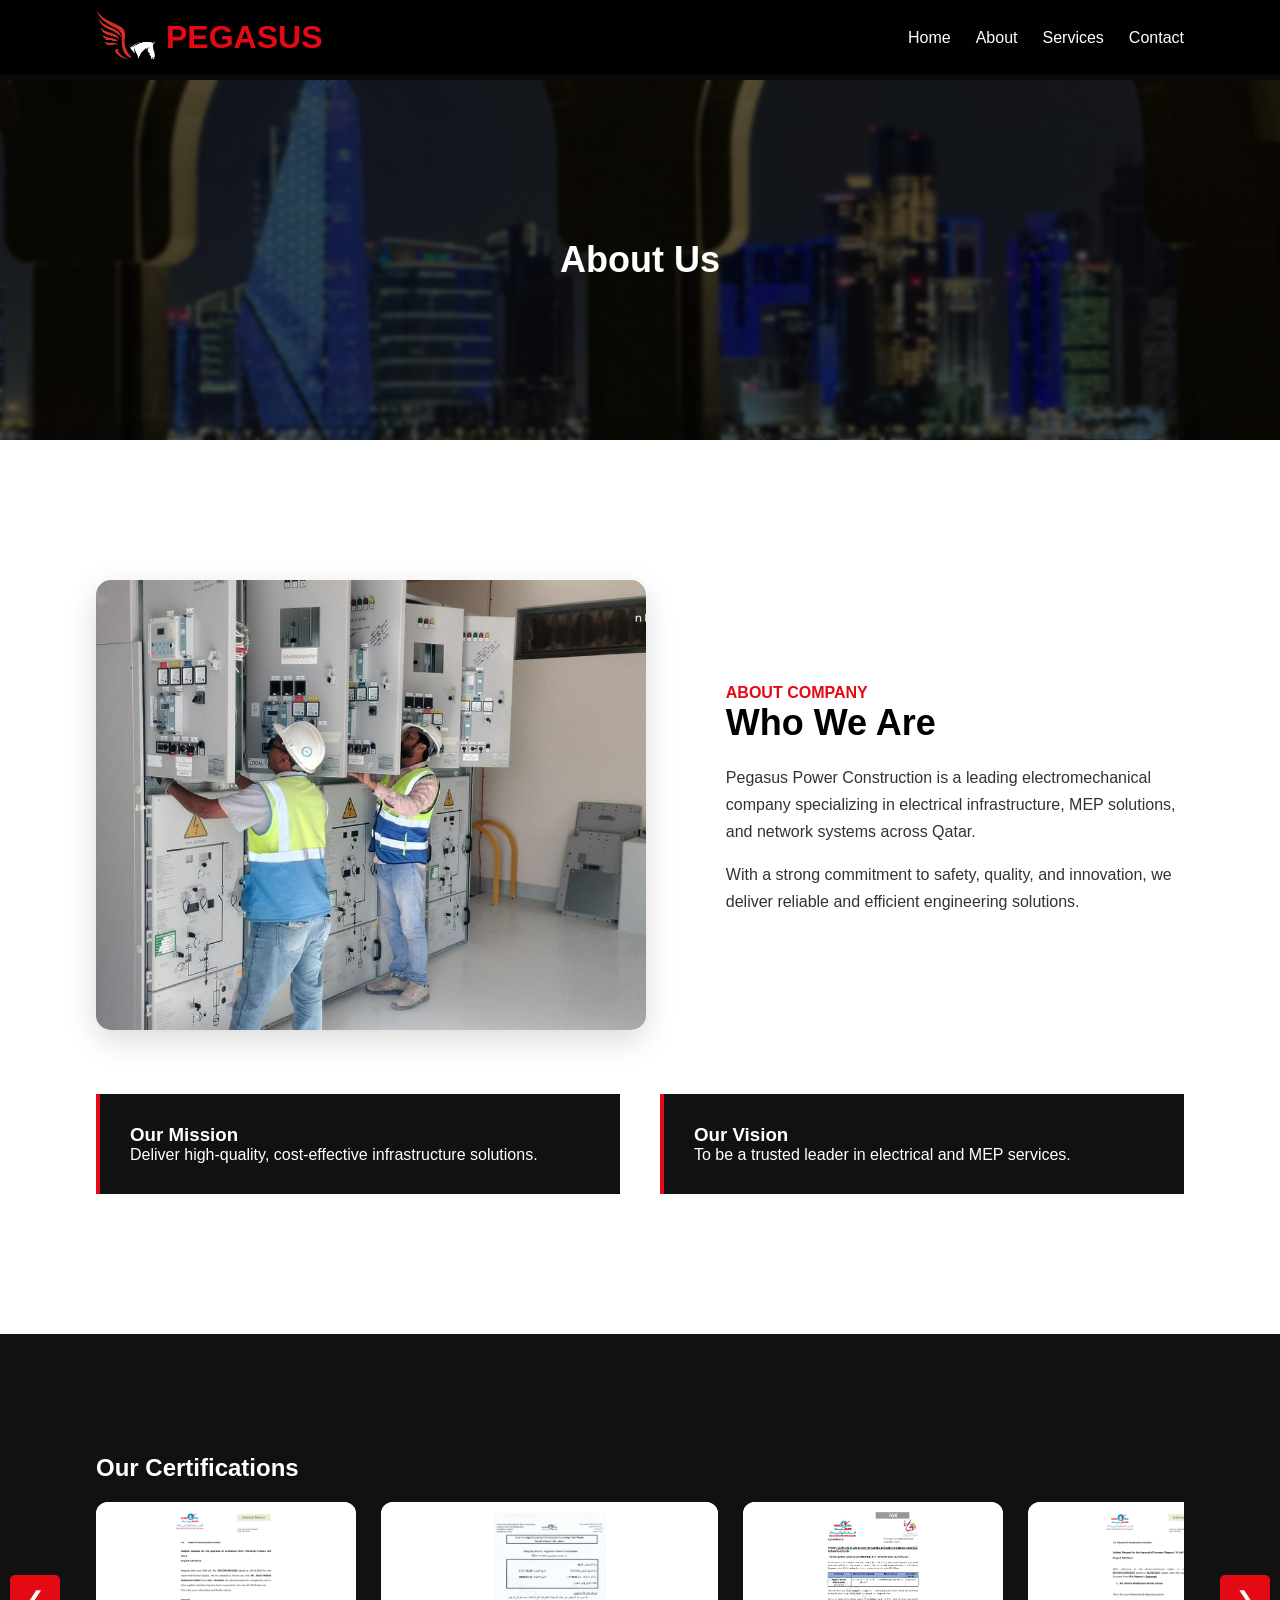
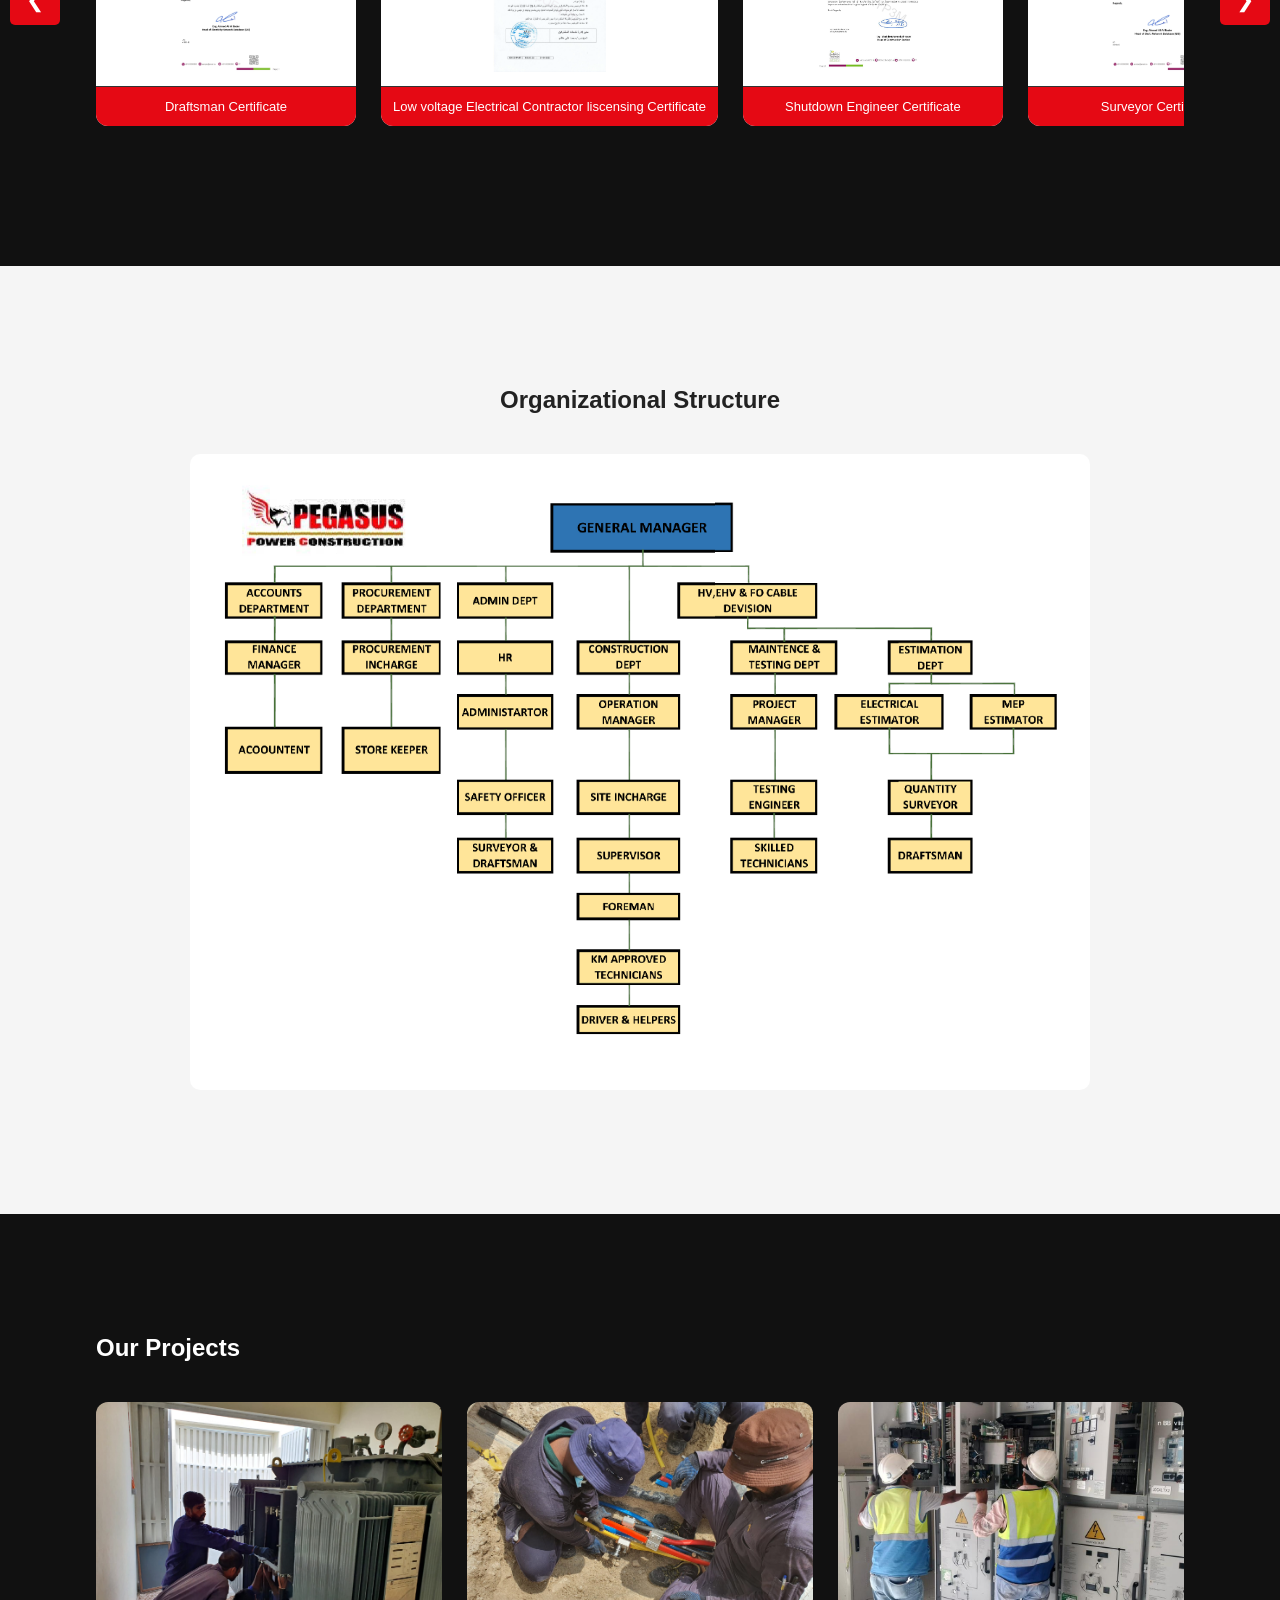
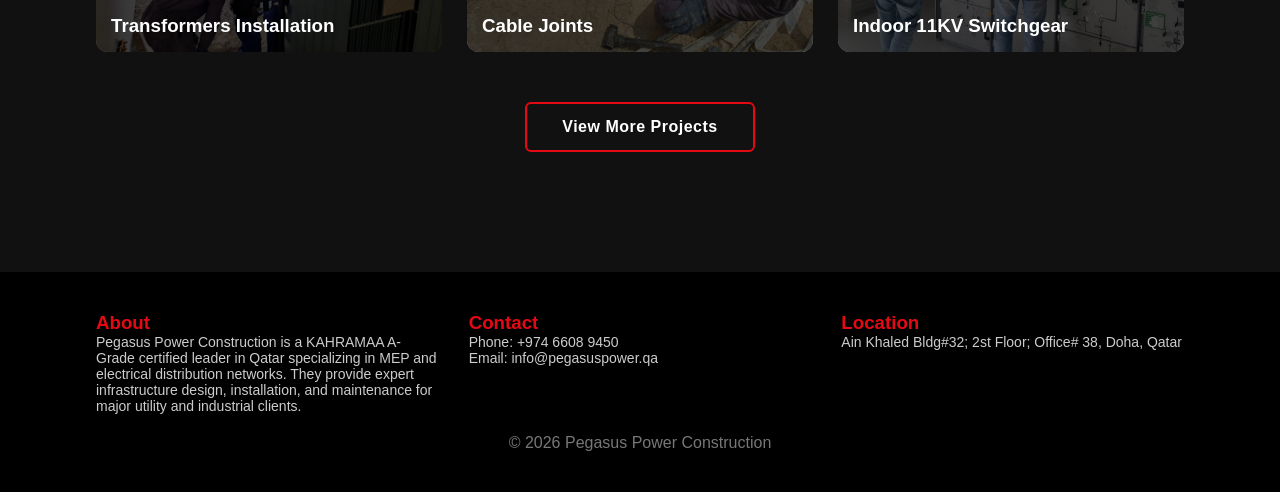
==== about.html @ 4c802521 "Update about.html" ====
<!DOCTYPE html>
<html lang="en">
<head>
<meta charset="UTF-8">
<meta name="viewport" content="width=device-width, initial-scale=1.0">
<title>About - Pegasus Power Construction</title>
<link rel="icon" type="image/png" href="images/logo.png">

<style>
* {
    margin: 0;
    padding: 0;
    box-sizing: border-box;
    font-family: 'Segoe UI', sans-serif;
}

body {
    background: #0a0a0a;
    color: #fff;
    padding-top: 80px;
}

/* CONTAINER */
.container {
    width: 85%;
    margin: auto;
}

/* HEADER */
header {
    position: fixed;
    width: 100%;
    top: 0;
    background: rgba(0,0,0,0.9);
    padding: 10px 0;
    z-index: 1000;
    transition: 0.3s;
}

header.scrolled {
    padding: 2px 0;
}

header .container {
    display: flex;
    justify-content: space-between;
    align-items: center;
}

.logo-box {
    display: flex;
    align-items: center;
}

.logo-box img {
    width: 60px;
    margin-right: 10px;
    transition: 0.3s;
}

header.scrolled .logo-box img {
    width: 45px;
}

.logo-text {
    color: #e50914;
    font-weight: bold;
}

/* NAV */
nav ul {
    display: flex;
    list-style: none;
}

nav ul li {
    margin-left: 25px;
}

nav ul li a {
    text-decoration: none;
    color: white;
    position: relative;
}

nav ul li a::after {
    content: "";
    width: 0%;
    height: 2px;
    background: #e50914;
    position: absolute;
    bottom: -5px;
    left: 0;
    transition: 0.3s;
}

nav ul li a:hover::after {
    width: 100%;
}

/* HERO */
.page-hero {
    height: 40vh;
    background: url('images/Sections.jpg') center/cover no-repeat; /* 🔥 YOUR IMAGE */
    display: flex;
    align-items: center;
    justify-content: center;
    position: relative;
}

/* DARK OVERLAY */
.page-hero::before {
    content: "";
    position: absolute;
    width: 100%;
    height: 100%;
    background: rgba(0,0,0,0.6); /* 🔥 adjust opacity here */
}

.page-hero h1 {
    position: relative;
    font-size: 36px;
    z-index: 2; /* 🔥 ensures text is above overlay */
}

.page-hero::before {
    background: rgba(0,0,0,0.65);
    backdrop-filter: blur(2px);
}

/* SECTIONS */
section {
    padding: 120px 0;
}

.about-section {
    background: #ffffff;
    padding: 140px 0;
}

.about-main {
    display: grid;
    grid-template-columns: 1.2fr 1fr; /* 🔥 bigger image */
    gap: 80px;
    align-items: center;
}

/* IMAGE */
.about-main img {
    width: 100%;
    height: 450px;
    object-fit: cover;
    border-radius: 15px;
    box-shadow: 0 10px 30px rgba(0,0,0,0.15);
}

/* TEXT */
.about-text {
    color: #000;
}

.about-text h2 {
    font-size: 36px;
    margin-bottom: 20px;
}

.about-text p {
    font-size: 16px;
    line-height: 1.7;
    margin-bottom: 15px;
    color: #333;
}


/* MISSION / VISION */
.split {
    display: flex;
    gap: 40px;
    margin-top: 60px;
    flex-wrap: wrap;
}

.box {
    flex: 1;
    background: #111;
    padding: 30px;
    border-left: 4px solid #e50914;
}

/* FOOTER */
footer {
    background: #000;
    padding: 40px 0;
}

.footer-container {
    display: grid;
    gap: 30px;
    grid-template-columns: repeat(auto-fit, minmax(250px, 1fr));
}

.footer-box h3 {
    color: #e50914;
}

.footer-box p {
    color: #ccc;
    font-size: 14px;
}

.footer-bottom {
    text-align: center;
    margin-top: 20px;
    color: #777;
}

/* ANIMATION */
.fade {
    opacity: 0;
    transform: translateY(40px);
    transition: 0.8s;
}

.fade.show {
    opacity: 1;
    transform: translateY(0);
}

/* CERTIFICATES */
.certificates {
    background: #111;
    overflow: hidden;
}

.cert-controls {
    position: absolute;
    top: 50%;
    left: 0;
    width: 100%;
    display: flex;
    justify-content: space-between;
    transform: translateY(-50%);
    z-index: 10; /* 🔥 ensures arrows are ABOVE cards */
    pointer-events: none;
}

.cert-controls button {
    pointer-events: all;
    background: rgba(0,0,0,0.8);
    color: white;
    border: none;
    font-size: 22px;
    padding: 12px 16px;
    cursor: pointer;
    transition: 0.3s;
    border-radius: 5px;
}

/* push arrows slightly inside */
.cert-controls button:first-child {
    margin-left: 10px;
}

.cert-controls button:last-child {
    margin-right: 10px;
}

.cert-controls button:hover {
    background: #e50914;
}

.cert-controls {
    position: absolute;
    top: 50%;
    left: 0;
    width: 100%;
    display: flex;
    justify-content: space-between;
    transform: translateY(-50%);
    z-index: 10; /* 🔥 ensures arrows are ABOVE cards */
    pointer-events: none;
}

.cert-controls button {
    pointer-events: all;
    background: #e50914;
    color: white;
    border: none;
    font-size: 22px;
    padding: 12px 16px;
    cursor: pointer;
    transition: 0.3s;
    border-radius: 5px;
}

/* push arrows slightly inside */
.cert-controls button:first-child {
    margin-left: 10px;
}

.cert-controls button:last-child {
    margin-right: 10px;
}

.cert-controls button:hover {
    background: #b20710;
}

.cert-carousel {
    display: flex;
    gap: 25px;
    overflow-x: hidden;
    padding: 20px 0;
    scroll-behavior: smooth;
}

.cert-carousel::-webkit-scrollbar {
    height: 6px;
}

.cert-carousel::-webkit-scrollbar-thumb {
    background: #e50914;
    border-radius: 10px;
}

/* CERT CARD */
.cert-item {
    min-width: 260px;  
    background: #fff;
    border-radius: 12px;
    overflow: hidden;
    flex-shrink: 0;
    transition: 0.3s;
}

.cert-item img {
    width: 100%;
    height: 180px;      
    object-fit: contain;
    background: #fff;
    padding: 10px;
}

.cert-item p {
    background: #e50914;   
    color: #ffffff;        
    padding: 12px;
    font-size: 13px;
    text-align: center;
    font-weight: 500;
    border-top: 1px solid #333;
}


.cert-item:hover {
    transform: translateY(-5px);
    background: #b20710;
}

/* HIERARCHY IMAGE */
.hierarchy {
    background: #f5f5f5;
    color: #222;
    text-align: center;
}

.hierarchy-img img {
    width: 100%;
    max-width: 900px;
    margin-top: 40px;
    border-radius: 10px;
}

/* PROJECTS */
.projects {
    background: #111;
}

.project-grid {
    display: grid;
    grid-template-columns: repeat(auto-fit, minmax(280px, 1fr));
    gap: 25px;
    margin-top: 40px;
}


.project {
    position: relative;
    overflow: hidden;
    border-radius: 12px;
    height: 250px; 
}


.project img {
    width: 100%;
    height: 250px;        
    object-fit: cover;    
    display: block;
    transition: 0.5s;
}


.project:hover img {
    transform: scale(1.1);
}

/* OVERLAY */
.project-overlay {
    position: absolute;
    bottom: 0;
    width: 100%;
    background: rgba(0,0,0,0.7);
    padding: 15px;
    color: white;
}

.role {
    background: white;
    padding: 20px;
    text-align: center;
    border-left: 4px solid #e50914;
    box-shadow: 0 5px 15px rgba(0,0,0,0.1);
}

.project-desc {
    background: #1a1a1a;
    padding: 15px;
    font-size: 14px;
    color: #ccc;
    border-top: 1px solid #333;
}

.projects-btn {
    text-align: center;
    margin-top: 50px;
}

.projects-btn a {
    display: inline-block;
    padding: 14px 35px;
    background: transparent;
    border: 2px solid #e50914;
    color: #fff;
    text-decoration: none;
    font-weight: 600;
    letter-spacing: 0.5px;
    transition: 0.3s;
    border-radius: 6px;
}

.projects-btn a:hover {
    background: #e50914;
    color: #fff;
    transform: translateY(-2px);
}

</style>

</head>

<body>

<header id="header">
    <div class="container">
        <div class="logo-box">
            <img src="images/logo.png">
            <h1 class="logo-text">PEGASUS</h1>
        </div>

        <nav>
            <ul>
                <li><a href="index.html">Home</a></li>
                <li><a href="about.html">About</a></li>
                <li><a href="services.html">Services</a></li>
                <li><a href="contact.html">Contact</a></li>
            </ul>
        </nav>
    </div>
</header>

<!-- HERO -->
<section class="page-hero">
    <h1>About Us</h1>
</section>

<!-- MAIN ABOUT -->
<section class="about-section">
    <div class="container about-main fade">
        <div class="about-image">
            <img src="images/aboutImage.jpeg">
        </div>
        <div class="about-text">
            <span style="color:#e50914; font-weight:bold;">ABOUT COMPANY</span>
            <h2>Who We Are</h2>
            <p>
                Pegasus Power Construction is a leading electromechanical company
                specializing in electrical infrastructure, MEP solutions, and
                network systems across Qatar.
            </p>
            <p>
                With a strong commitment to safety, quality, and innovation,
                we deliver reliable and efficient engineering solutions.
            </p>
        </div>
    </div>

    <!-- MISSION + VISION -->
    <div class="container split fade">
        <div class="box">
            <h3>Our Mission</h3>
            <p><!-- 🔥 EDIT -->
                Deliver high-quality, cost-effective infrastructure solutions.
            </p>
        </div>

        <div class="box">
            <h3>Our Vision</h3>
            <p><!-- 🔥 EDIT -->
                To be a trusted leader in electrical and MEP services.
            </p>
        </div>
    </div>
</section>

<!-- CERTIFICATES -->
<section class="certificates fade">
    <div class="container">
        <h2>Our Certifications</h2>

        <div class="cert-controls">
            <button onclick="slideLeft()">&#10094;</button>
            <button onclick="slideRight()">&#10095;</button>
        </div>

        <div class="cert-carousel">

            <div class="cert-item">
                <img src="images/DraftsmanCert.png">
                <p>Draftsman Certificate</p>
            </div>

            <div class="cert-item">
                <img src="images/LowVoltageCert.png">
                <p>Low voltage Electrical Contractor liscensing Certificate</p>
            </div>

            <div class="cert-item">
                <img src="images/ShutDownEngineerCert.png">
                <p>Shutdown Engineer Certificate</p>
            </div>

            <div class="cert-item">
                <img src="images/SurveyorCert.png">
                <p>Surveyor Certificate</p>
            </div>

            <div class="cert-item">
                <img src="images/HSEApprovalCert.png">
                <p>HSE Approval from Kahramaa</p>
            </div>

            <div class="cert-item">
                <img src="images/H.ISOCert.png">
                <p>ISO 9001:2015 Certification</p>
            </div>

            <div class="cert-item">
                <img src="images/H.ISO45001Cert.png">
                <p>ISO 45001:2018 Certification</p>
            </div>
        </div>
    </div>
</section>


<!-- ORGANIZATIONAL STRUCTURE (IMAGE) -->
<section class="hierarchy fade">
    <div class="container">
        <h2>Organizational Structure</h2>

        <div class="hierarchy-img">
            <img src="images/organizationalChart.png"> <!-- 🔥 PUT YOUR IMAGE -->
        </div>
    </div>
</section>

<!-- PROJECT PORTFOLIO -->
<section class="projects fade">
    <div class="container">
        <h2>Our Projects</h2>

        <div class="project-grid">

            <div class="project">
                <img src="images/TransformerInstallation.jpeg">
                <div class="project-overlay">
                    <h3>Transformers Installation</h3>
                </div>
            </div>

            <div class="project">
                <img src="images/CableJoints.jpeg">
                <div class="project-overlay">
                    <h3>Cable Joints</h3>
                </div>
            </div>

            <div class="project">
                <img src="images/Indoor 11KV Switchgear.jpeg">
                <div class="project-overlay">
                    <h3>Indoor 11KV Switchgear</h3>
                </div>
            </div>

        </div>

        <div class="projects-btn">
            <a href="projects.html">View More Projects</a>
        </div>

    </div>
</section>

<!-- FOOTER -->
<footer>
    <div class="container footer-container">
        <div class="footer-box">
            <h3>About</h3>
            <p>Pegasus Power Construction is a KAHRAMAA A-Grade certified leader in Qatar specializing in MEP and electrical distribution networks. They provide expert infrastructure design, installation, and maintenance for major utility and industrial clients.</p>
        </div>

        <div class="footer-box">
            <h3>Contact</h3>
            <p>Phone: +974 6608 9450</p>
            <p>Email: info@pegasuspower.qa</p>
        </div>

        <div class="footer-box">
            <h3>Location</h3>
            <p>Ain Khaled Bldg#32; 2st Floor; Office# 38, Doha, Qatar</p>
        </div>
    </div>

    <div class="footer-bottom">
        © 2026 Pegasus Power Construction
    </div>
</footer>

<script>
const elements = document.querySelectorAll('.fade');

window.addEventListener('scroll', () => {
    const trigger = window.innerHeight * 0.85;

    elements.forEach(el => {
        const top = el.getBoundingClientRect().top;
        if (top < trigger) {
            el.classList.add('show');
        }
    });
});
</script>

<script>
document.querySelectorAll('.cert-item img').forEach(img => {
    img.addEventListener('click', () => {
        const overlay = document.createElement('div');
        overlay.style.position = 'fixed';
        overlay.style.top = 0;
        overlay.style.left = 0;
        overlay.style.width = '100%';
        overlay.style.height = '100%';
        overlay.style.background = 'rgba(0,0,0,0.9)';
        overlay.style.display = 'flex';
        overlay.style.alignItems = 'center';
        overlay.style.justifyContent = 'center';
        overlay.style.zIndex = 9999;

        const fullImg = document.createElement('img');
        fullImg.src = img.src;
        fullImg.style.maxWidth = '90%';
        fullImg.style.maxHeight = '90%';
        fullImg.style.borderRadius = '10px';

        overlay.appendChild(fullImg);

        overlay.onclick = () => overlay.remove();

        document.body.appendChild(overlay);
    });
});
</script>

<script>
const carousel = document.querySelector('.cert-carousel');

function slideRight() {
    carousel.scrollBy({ left: 300, behavior: 'smooth' });
}

function slideLeft() {
    carousel.scrollBy({ left: -300, behavior: 'smooth' });
}

// 🔥 AUTO SLIDE
let autoSlide = setInterval(() => {
    carousel.scrollBy({ left: 300, behavior: 'smooth' });
}, 3000);

// 🔥 Pause on hover (important UX)
carousel.addEventListener('mouseenter', () => {
    clearInterval(autoSlide);
});

carousel.addEventListener('mouseleave', () => {
    autoSlide = setInterval(() => {
        carousel.scrollBy({ left: 300, behavior: 'smooth' });
    }, 3000);
});
</script>

<script>
const header = document.getElementById("header");

window.addEventListener("scroll", () => {
    if (window.scrollY > 50) {
        header.classList.add("scrolled");
    } else {
        header.classList.remove("scrolled");
    }
});
</script>

</body>
</html>
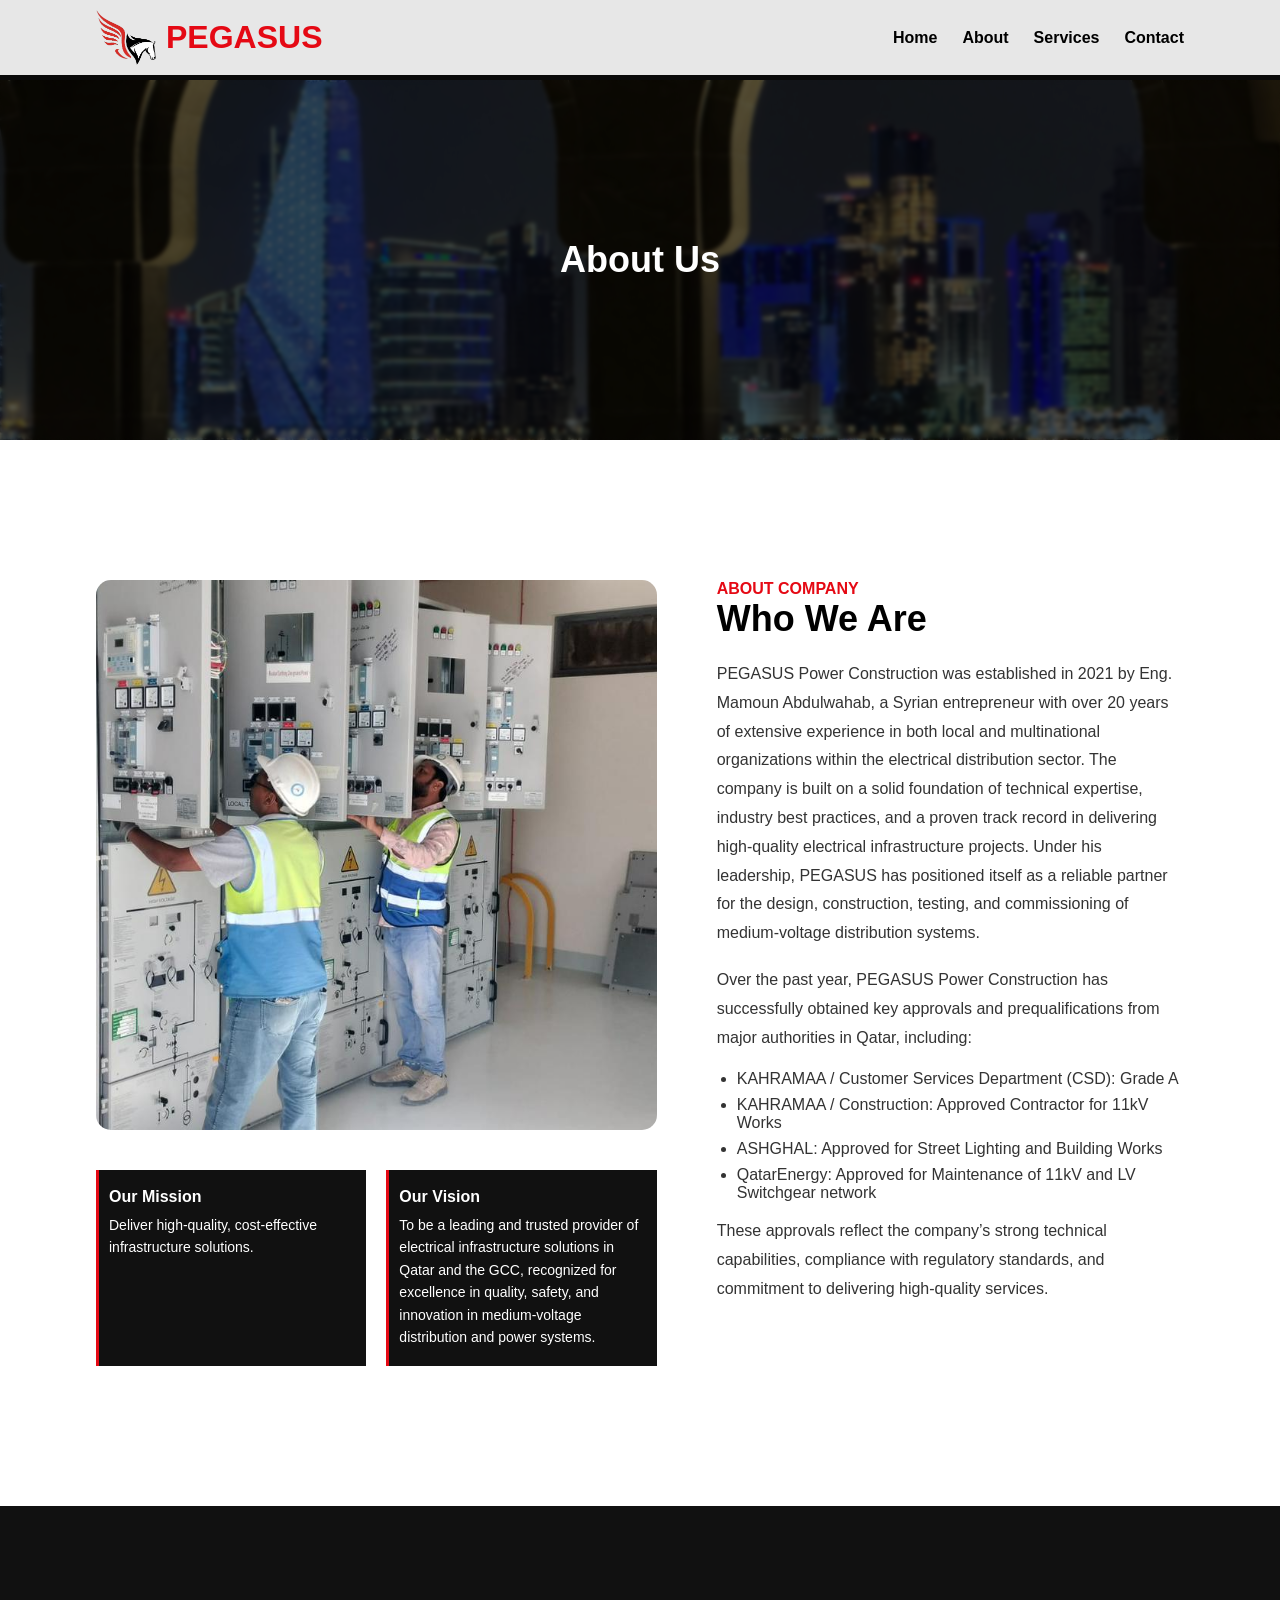
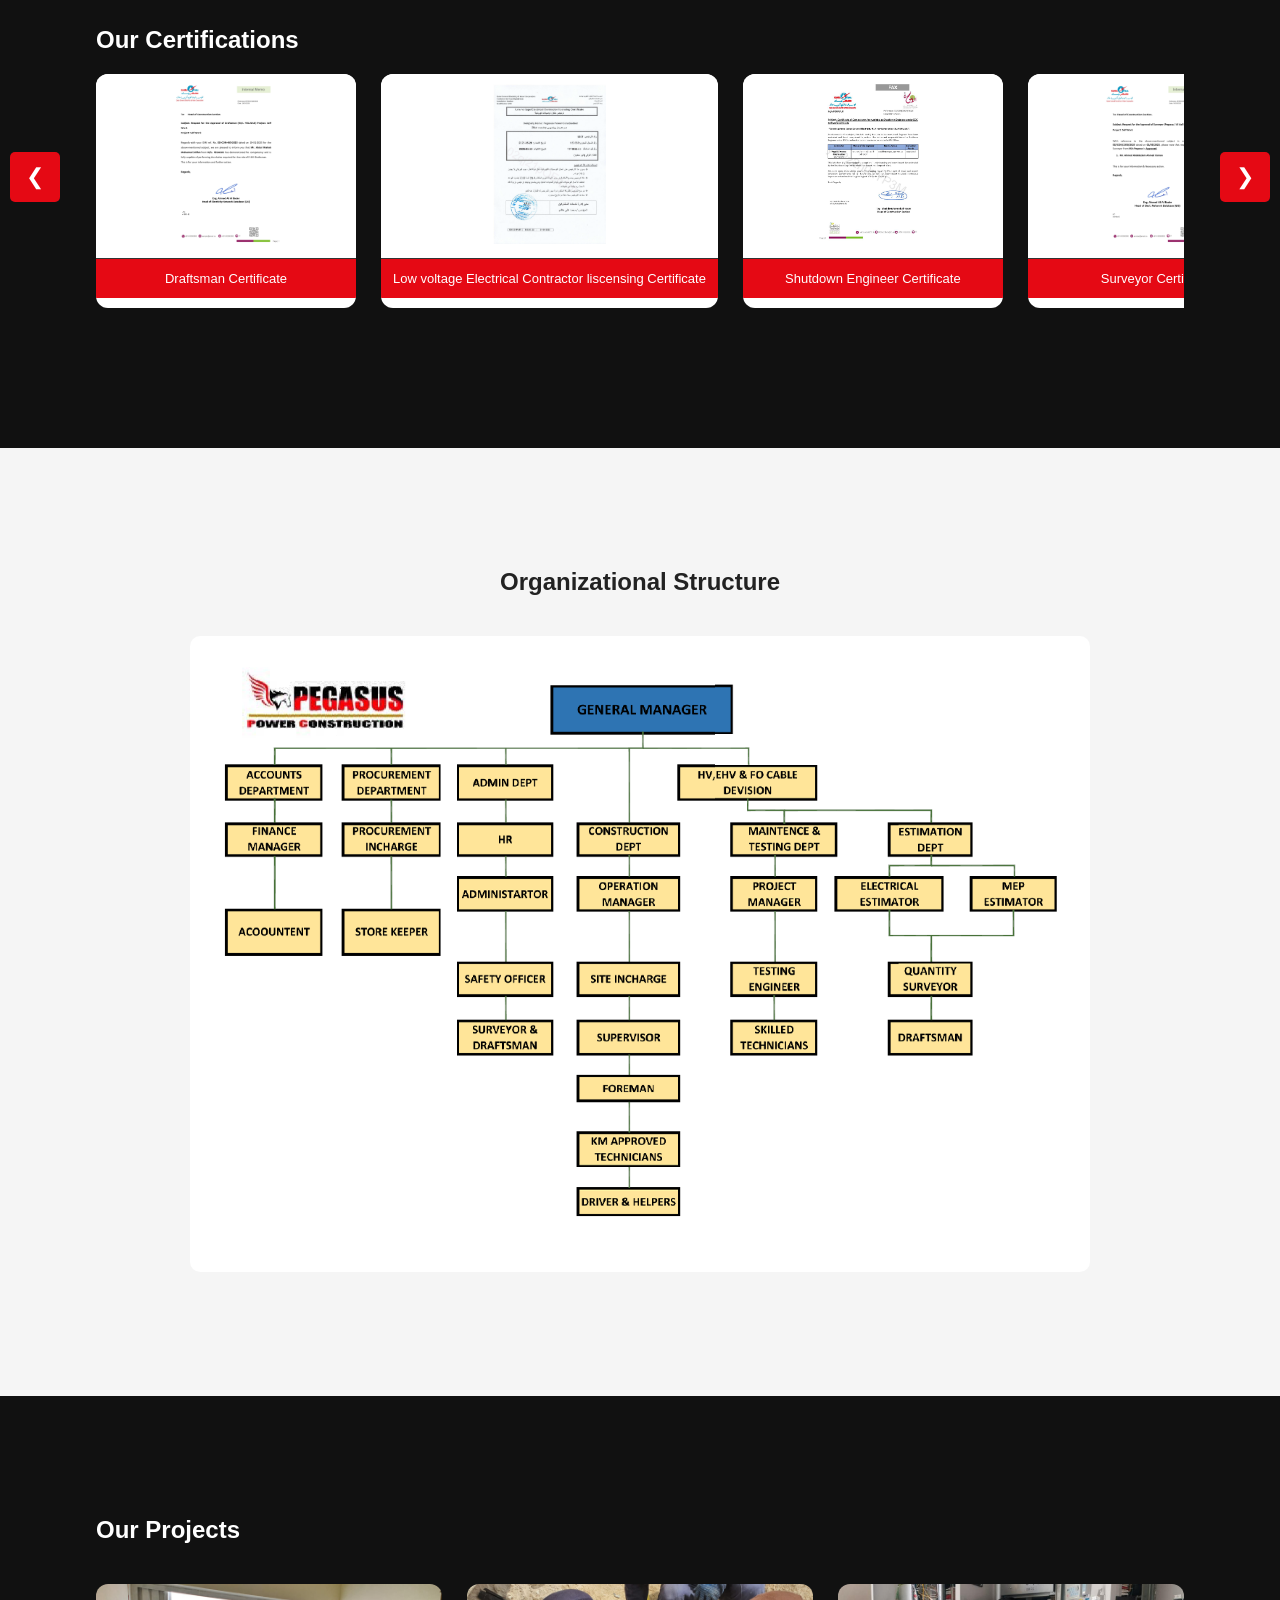
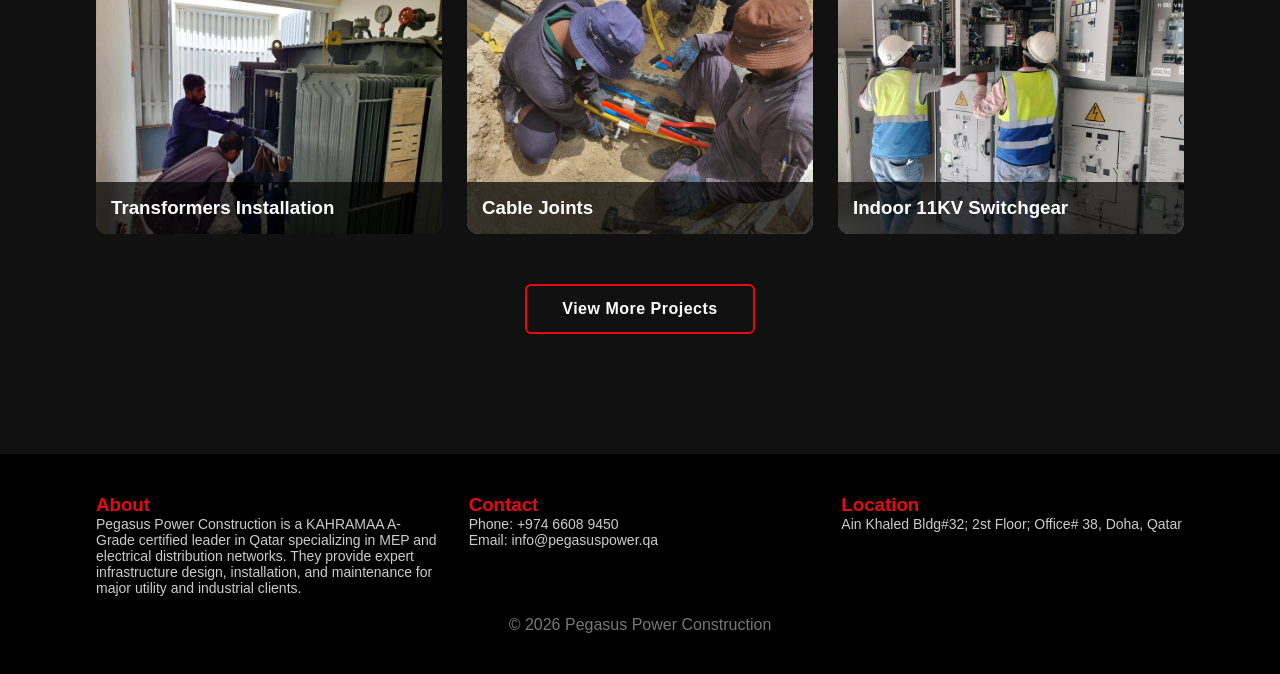
==== commit 9fe3a6f3: "Update about.html" ====
--- a/about.html
+++ b/about.html
@@ -31,7 +31,7 @@
     position: fixed;
     width: 100%;
     top: 0;
-    background: rgba(0,0,0,0.9);
+    background: rgba(255, 255, 255, 0.9);
     padding: 10px 0;
     z-index: 1000;
     transition: 0.3s;
@@ -79,8 +79,9 @@
 
 nav ul li a {
     text-decoration: none;
-    color: white;
+    color: rgb(0, 0, 0);
     position: relative;
+    font-weight: bold
 }
 
 nav ul li a::after {
@@ -101,7 +102,7 @@
 /* HERO */
 .page-hero {
     height: 40vh;
-    background: url('images/Sections.jpg') center/cover no-repeat; /* 🔥 YOUR IMAGE */
+    background: url('images/Sections.jpg') center/cover no-repeat; 
     display: flex;
     align-items: center;
     justify-content: center;
@@ -114,13 +115,13 @@
     position: absolute;
     width: 100%;
     height: 100%;
-    background: rgba(0,0,0,0.6); /* 🔥 adjust opacity here */
+    background: rgba(0,0,0,0.6); 
 }
 
 .page-hero h1 {
     position: relative;
     font-size: 36px;
-    z-index: 2; /* 🔥 ensures text is above overlay */
+    z-index: 2; 
 }
 
 .page-hero::before {
@@ -138,25 +139,60 @@
     padding: 140px 0;
 }
 
+.about-image {
+    display: flex;
+    flex-direction: column;
+}
+
 .about-main {
     display: grid;
-    grid-template-columns: 1.2fr 1fr; /* 🔥 bigger image */
-    gap: 80px;
-    align-items: center;
-}
-
-/* IMAGE */
+    grid-template-columns: 1.2fr 1fr;
+    gap: 60px;
+}
+
 .about-main img {
     width: 100%;
-    height: 450px;
+    height: 550px;
     object-fit: cover;
     border-radius: 15px;
-    box-shadow: 0 10px 30px rgba(0,0,0,0.15);
+    margin-bottom: 25px; 
+}
+
+
+.image-boxes {
+    display: flex;
+    gap: 20px;            
+    margin-top: 15px;     
+}
+
+.image-boxes .box {
+    background: #111;
+    padding: 18px 10px;   
+    border-left: 3px solid #e50914;
+    color: white;
+    transition: 0.3s;
+}
+
+.image-boxes .box h3 {
+    font-size: 16px;
+    margin-bottom: 8px;
+}
+
+.image-boxes .box p {
+    font-size: 14px;
+    color: #ffffff;
+    line-height: 1.6;
+}
+
+.image-boxes .box:hover {
+    background: #1a1a1a;
+    transform: translateX(5px);
 }
 
 /* TEXT */
 .about-text {
     color: #000;
+    max-width: 520px;   
 }
 
 .about-text h2 {
@@ -166,18 +202,33 @@
 
 .about-text p {
     font-size: 16px;
-    line-height: 1.7;
-    margin-bottom: 15px;
+    line-height: 1.8;   
+    margin-bottom: 18px;
     color: #333;
 }
 
+.about-list {
+    margin: 15px 0;
+    padding-left: 20px;
+}
+
+.about-list li {
+    margin-bottom: 8px;
+    color: #333;
+}
+
 
 /* MISSION / VISION */
+.mission-section {
+    background: #f5f5f5;
+    padding: 80px 0;
+}
+
 .split {
     display: flex;
     gap: 40px;
-    margin-top: 60px;
     flex-wrap: wrap;
+    justify-content: center;
 }
 
 .box {
@@ -185,6 +236,8 @@
     background: #111;
     padding: 30px;
     border-left: 4px solid #e50914;
+    color: white;
+    max-width: 500px;
 }
 
 /* FOOTER */
@@ -240,7 +293,7 @@
     display: flex;
     justify-content: space-between;
     transform: translateY(-50%);
-    z-index: 10; /* 🔥 ensures arrows are ABOVE cards */
+    z-index: 10; 
     pointer-events: none;
 }
 
@@ -256,7 +309,6 @@
     border-radius: 5px;
 }
 
-/* push arrows slightly inside */
 .cert-controls button:first-child {
     margin-left: 10px;
 }
@@ -277,7 +329,7 @@
     display: flex;
     justify-content: space-between;
     transform: translateY(-50%);
-    z-index: 10; /* 🔥 ensures arrows are ABOVE cards */
+    z-index: 10; 
     pointer-events: none;
 }
 
@@ -293,7 +345,7 @@
     border-radius: 5px;
 }
 
-/* push arrows slightly inside */
+
 .cert-controls button:first-child {
     margin-left: 10px;
 }
@@ -455,6 +507,96 @@
     transform: translateY(-2px);
 }
 
+.nav-toggle {
+    display: none;
+    background: none;
+    border: none;
+    padding: 5px;
+    cursor: pointer;
+}
+
+@media (max-width: 768px) {
+
+    body {
+        padding-top: 60px;
+    }
+
+    /* NAV */
+    .nav-toggle {
+        display: flex;
+        flex-direction: column;
+        gap: 5px;
+        cursor: pointer;
+        z-index: 1100;
+    }
+
+    .nav-toggle span {
+        width: 25px;
+        height: 3px;
+        background: #000;
+        display: block;
+        transition: 0.3s;
+    }
+
+    nav {
+        display: none;
+        position: absolute;
+        top: 100%;
+        left: 0;
+        width: 100%;
+        background: white;
+        padding: 20px 0;
+        box-shadow: 0 5px 15px rgba(0,0,0,0.1);
+    }
+
+    nav.open {
+        display: block;
+    }
+
+    nav ul {
+        flex-direction: column;
+        align-items: center;
+        gap: 15px;
+    }
+
+    nav ul li {
+        margin: 0;
+    }
+
+    /* ABOUT MAIN GRID */
+    .about-main {
+        grid-template-columns: 1fr;
+    }
+
+    .about-main img {
+        height: 300px;
+    }
+
+    .about-text {
+        max-width: 100%;
+    }
+
+    /* MISSION/VISION BOXES */
+    .image-boxes {
+        flex-direction: column;
+    }
+
+    /* CERTIFICATES */
+    .cert-item {
+        min-width: 200px;
+    }
+
+    /* PROJECTS GRID */
+    .project-grid {
+        grid-template-columns: 1fr;
+    }
+
+    /* FOOTER */
+    .footer-container {
+        grid-template-columns: 1fr;
+    }
+}
+
 </style>
 
 </head>
@@ -468,9 +610,15 @@
             <h1 class="logo-text">PEGASUS</h1>
         </div>
 
+        <button class="nav-toggle" onclick="this.classList.toggle('active'); document.querySelector('nav').classList.toggle('open')">
+            <span></span>
+            <span></span>
+            <span></span>
+        </button>
+
         <nav>
             <ul>
-                <li><a href="index.html">Home</a></li>
+                <li><a href="home.html">Home</a></li>
                 <li><a href="about.html">About</a></li>
                 <li><a href="services.html">Services</a></li>
                 <li><a href="contact.html">Contact</a></li>
@@ -489,35 +637,43 @@
     <div class="container about-main fade">
         <div class="about-image">
             <img src="images/aboutImage.jpeg">
+
+            <div class="image-boxes">
+                <div class="box">
+                    <h3>Our Mission</h3>
+                    <p><!-- EDIT -->
+                    Deliver high-quality, cost-effective infrastructure solutions.
+                    </p>
+                </div>
+
+                <div class="box">
+                    <h3>Our Vision</h3>
+                    <p><!-- EDIT -->
+                        To be a leading and trusted provider of electrical infrastructure solutions in Qatar and the GCC, recognized for excellence in quality, safety, and innovation in medium-voltage distribution and power systems.  
+                    </p>
+                </div>
+            </div>
         </div>
         <div class="about-text">
             <span style="color:#e50914; font-weight:bold;">ABOUT COMPANY</span>
             <h2>Who We Are</h2>
             <p>
-                Pegasus Power Construction is a leading electromechanical company
-                specializing in electrical infrastructure, MEP solutions, and
-                network systems across Qatar.
+                PEGASUS Power Construction was established in 2021 by Eng. Mamoun Abdulwahab, a Syrian entrepreneur with over 20 years of extensive experience in both local and multinational organizations within the electrical distribution sector.
+                The company is built on a solid foundation of technical expertise, industry best practices, and a proven track record in delivering high-quality electrical infrastructure projects. Under his leadership, PEGASUS has positioned itself as a reliable partner for the design, construction, testing, and commissioning of medium-voltage distribution systems.
             </p>
             <p>
-                With a strong commitment to safety, quality, and innovation,
-                we deliver reliable and efficient engineering solutions.
+                Over the past year, PEGASUS Power Construction has successfully obtained key approvals and prequalifications from major authorities in Qatar, including:
             </p>
-        </div>
-    </div>
-
-    <!-- MISSION + VISION -->
-    <div class="container split fade">
-        <div class="box">
-            <h3>Our Mission</h3>
-            <p><!-- 🔥 EDIT -->
-                Deliver high-quality, cost-effective infrastructure solutions.
-            </p>
-        </div>
-
-        <div class="box">
-            <h3>Our Vision</h3>
-            <p><!-- 🔥 EDIT -->
-                To be a trusted leader in electrical and MEP services.
+
+            <ul class="about-list">
+                <li>KAHRAMAA / Customer Services Department (CSD): Grade A</li>
+                <li>KAHRAMAA / Construction: Approved Contractor for 11kV Works</li>
+                <li>ASHGHAL: Approved for Street Lighting and Building Works</li>
+                <li>QatarEnergy: Approved for Maintenance of 11kV and LV Switchgear network</li>
+            </ul>
+
+            <p>
+                These approvals reflect the company’s strong technical capabilities, compliance with regulatory standards, and commitment to delivering high-quality services.
             </p>
         </div>
     </div>
@@ -561,13 +717,23 @@
             </div>
 
             <div class="cert-item">
-                <img src="images/H.ISOCert.png">
+                <img src="images/ISO140012015.jpeg">
+                <p>ISO 14001:2015 Certification</p>
+            </div>
+
+            <div class="cert-item">
+                <img src="images/ISO450012018.jpeg">
+                <p>ISO 45001:2018 Certification</p>
+            </div>
+
+            <div class="cert-item">
+                <img src="images/ISO90012015.jpeg">
                 <p>ISO 9001:2015 Certification</p>
             </div>
 
             <div class="cert-item">
-                <img src="images/H.ISO45001Cert.png">
-                <p>ISO 45001:2018 Certification</p>
+                <img src="images/Contractors.jpg">
+                <p>KAHRAMAA Contractor</p>
             </div>
         </div>
     </div>
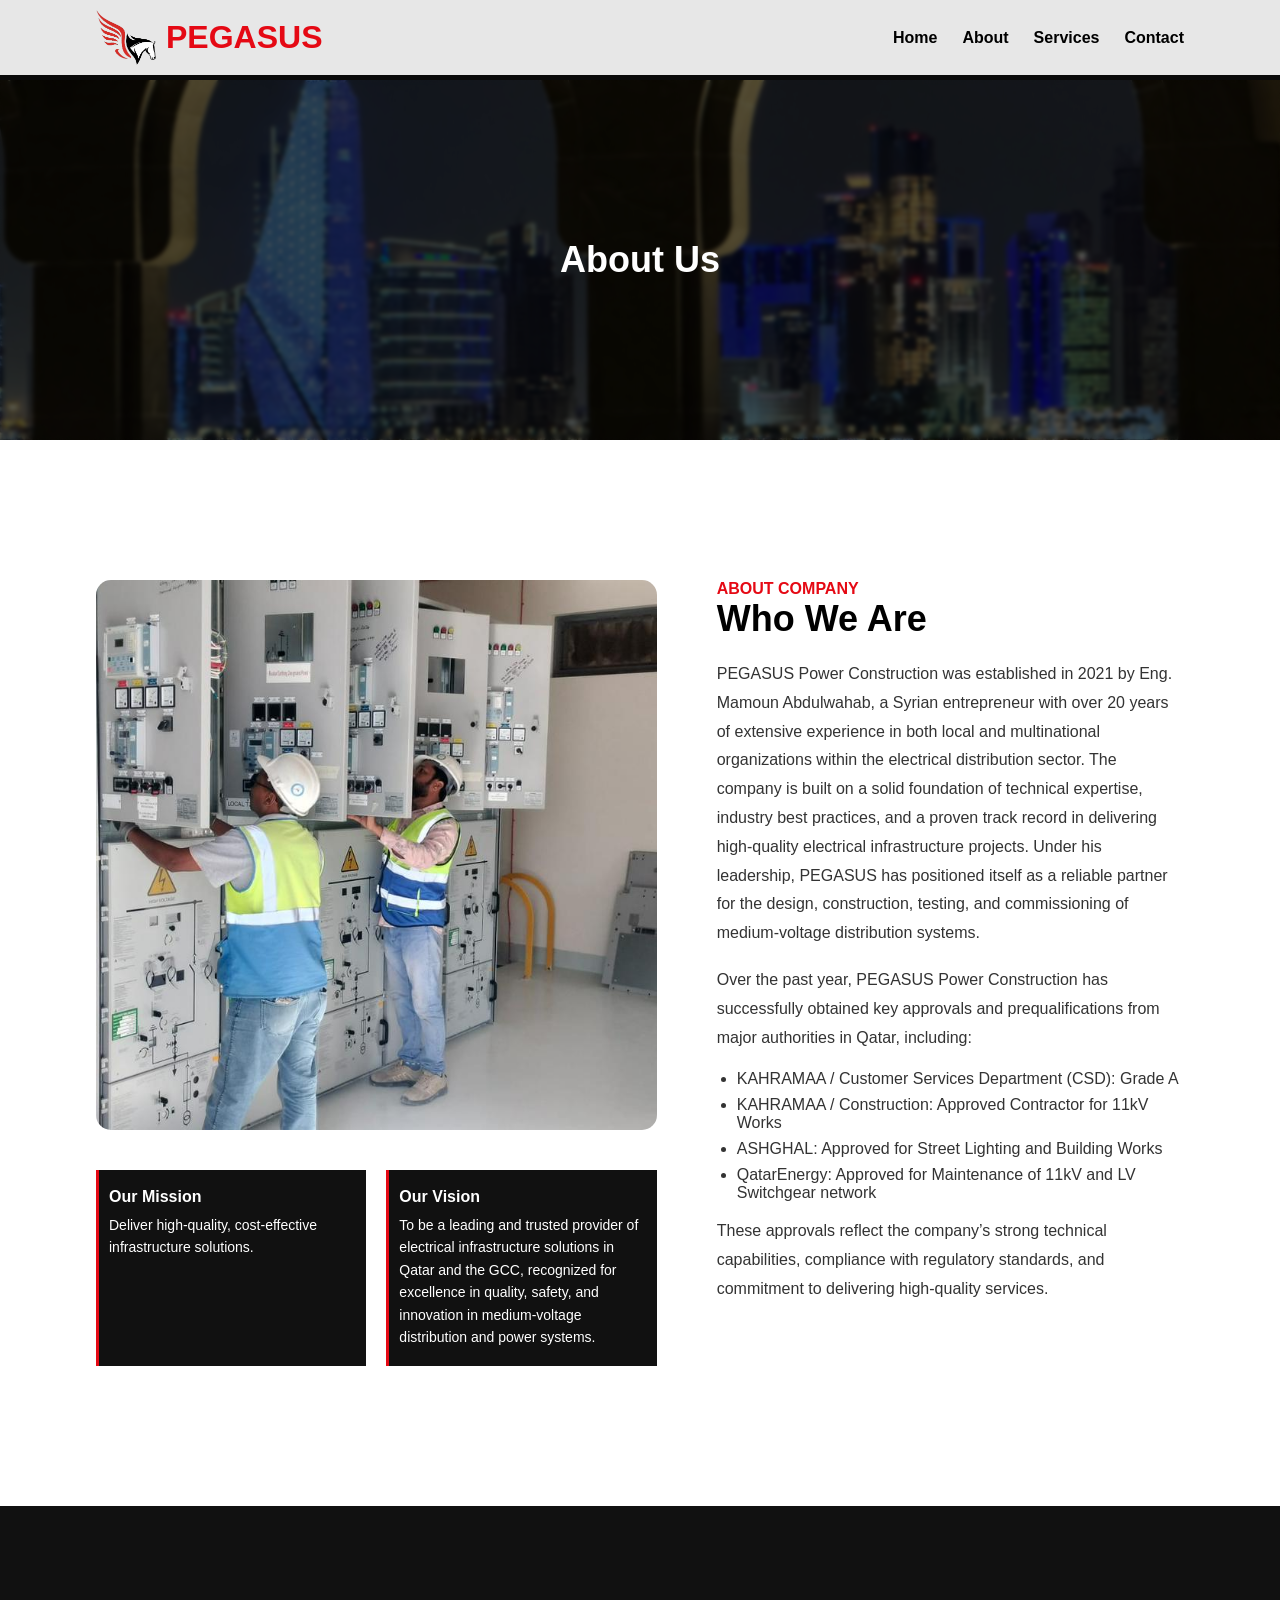
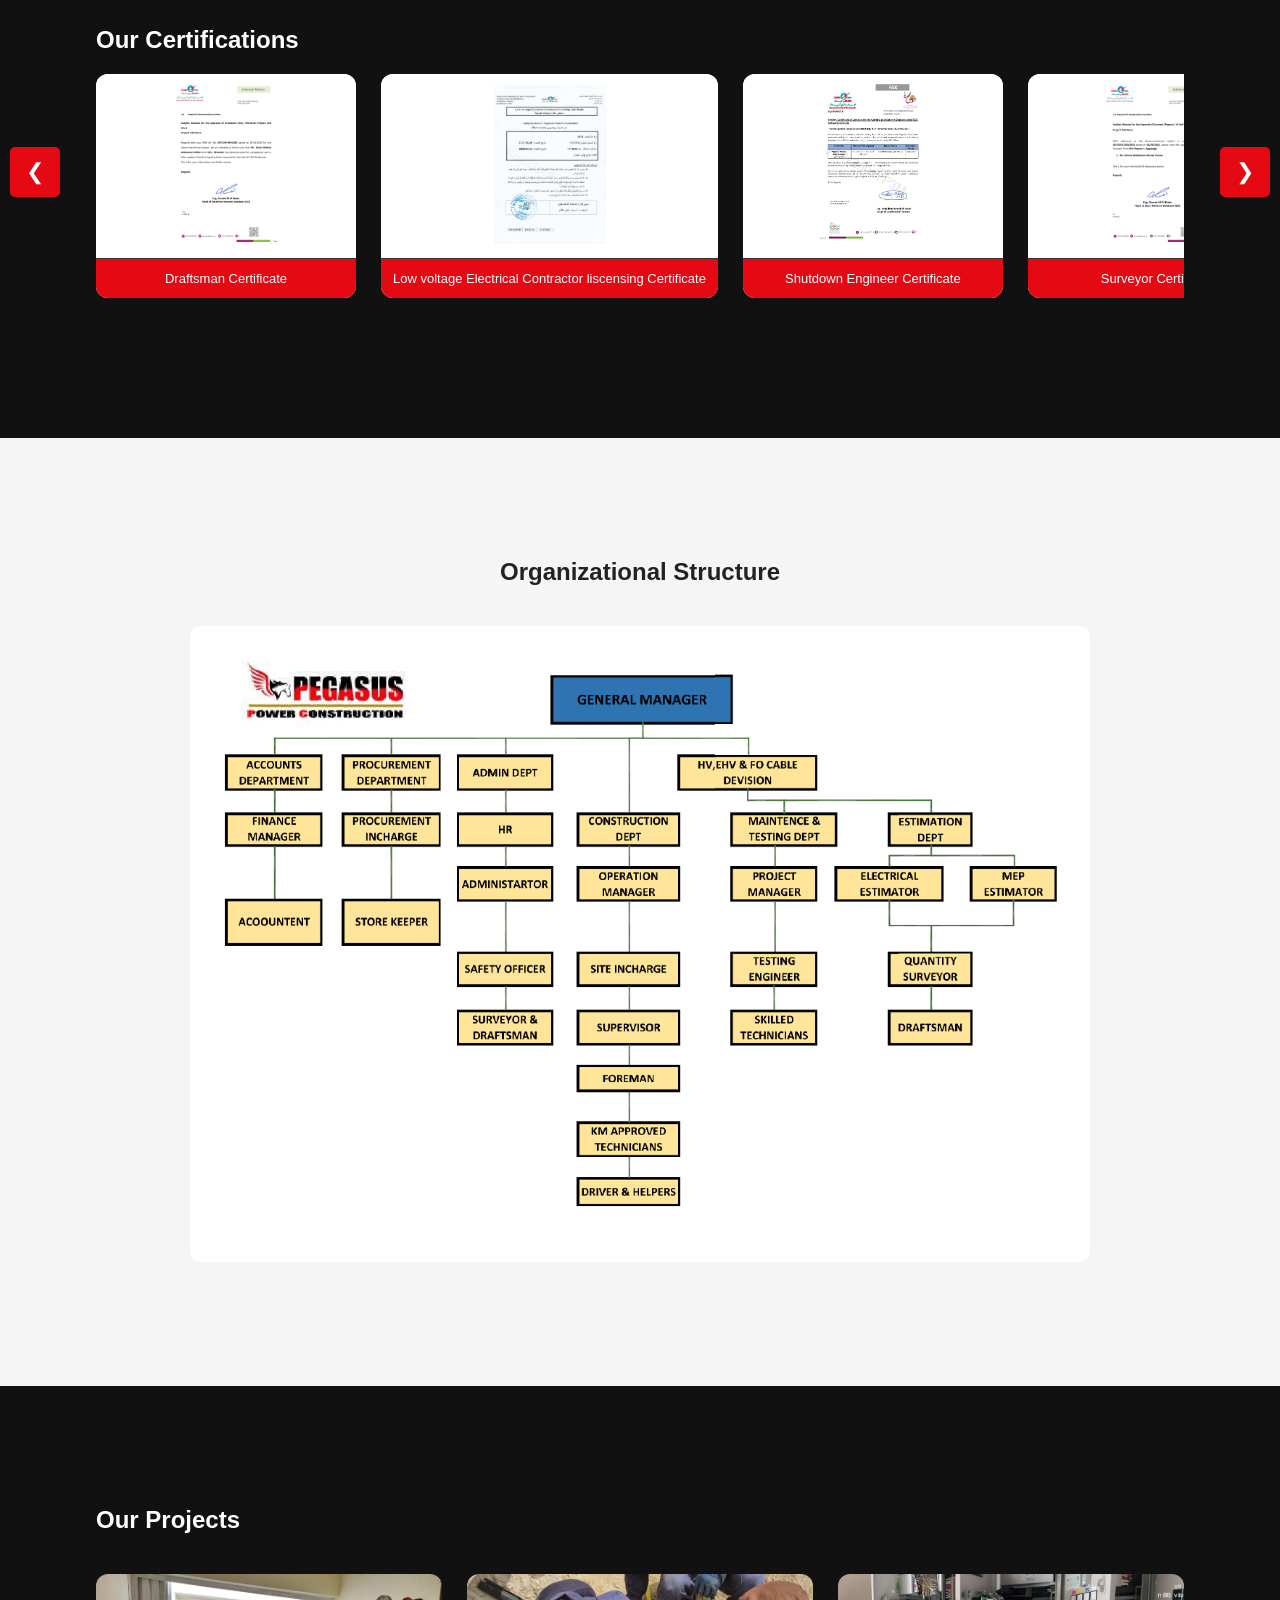
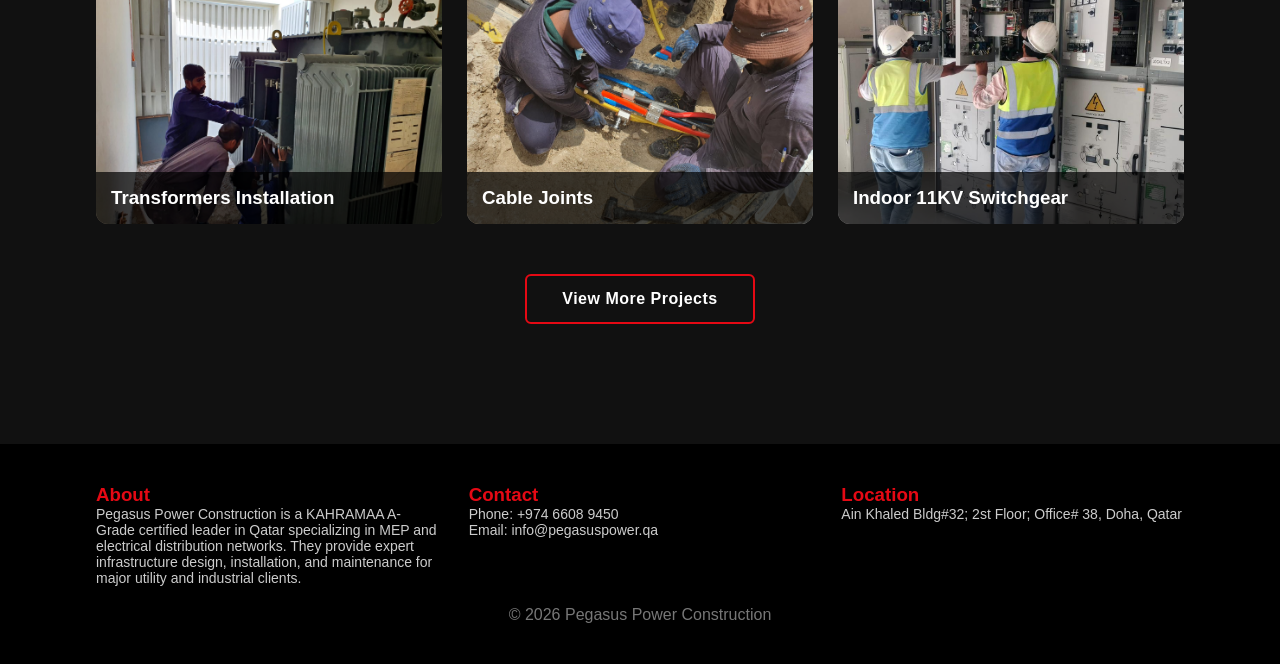
==== commit 77319e7a: "Restored site from backup" ====
--- a/about.html
+++ b/about.html
@@ -1,902 +1,902 @@
-<!DOCTYPE html>
-<html lang="en">
-<head>
-<meta charset="UTF-8">
-<meta name="viewport" content="width=device-width, initial-scale=1.0">
-<title>About - Pegasus Power Construction</title>
-<link rel="icon" type="image/png" href="images/logo.png">
-
-<style>
-* {
-    margin: 0;
-    padding: 0;
-    box-sizing: border-box;
-    font-family: 'Segoe UI', sans-serif;
-}
-
-body {
-    background: #0a0a0a;
-    color: #fff;
-    padding-top: 80px;
-}
-
-/* CONTAINER */
-.container {
-    width: 85%;
-    margin: auto;
-}
-
-/* HEADER */
-header {
-    position: fixed;
-    width: 100%;
-    top: 0;
-    background: rgba(255, 255, 255, 0.9);
-    padding: 10px 0;
-    z-index: 1000;
-    transition: 0.3s;
-}
-
-header.scrolled {
-    padding: 2px 0;
-}
-
-header .container {
-    display: flex;
-    justify-content: space-between;
-    align-items: center;
-}
-
-.logo-box {
-    display: flex;
-    align-items: center;
-}
-
-.logo-box img {
-    width: 60px;
-    margin-right: 10px;
-    transition: 0.3s;
-}
-
-header.scrolled .logo-box img {
-    width: 45px;
-}
-
-.logo-text {
-    color: #e50914;
-    font-weight: bold;
-}
-
-/* NAV */
-nav ul {
-    display: flex;
-    list-style: none;
-}
-
-nav ul li {
-    margin-left: 25px;
-}
-
-nav ul li a {
-    text-decoration: none;
-    color: rgb(0, 0, 0);
-    position: relative;
-    font-weight: bold
-}
-
-nav ul li a::after {
-    content: "";
-    width: 0%;
-    height: 2px;
-    background: #e50914;
-    position: absolute;
-    bottom: -5px;
-    left: 0;
-    transition: 0.3s;
-}
-
-nav ul li a:hover::after {
-    width: 100%;
-}
-
-/* HERO */
-.page-hero {
-    height: 40vh;
-    background: url('images/Sections.jpg') center/cover no-repeat; 
-    display: flex;
-    align-items: center;
-    justify-content: center;
-    position: relative;
-}
-
-/* DARK OVERLAY */
-.page-hero::before {
-    content: "";
-    position: absolute;
-    width: 100%;
-    height: 100%;
-    background: rgba(0,0,0,0.6); 
-}
-
-.page-hero h1 {
-    position: relative;
-    font-size: 36px;
-    z-index: 2; 
-}
-
-.page-hero::before {
-    background: rgba(0,0,0,0.65);
-    backdrop-filter: blur(2px);
-}
-
-/* SECTIONS */
-section {
-    padding: 120px 0;
-}
-
-.about-section {
-    background: #ffffff;
-    padding: 140px 0;
-}
-
-.about-image {
-    display: flex;
-    flex-direction: column;
-}
-
-.about-main {
-    display: grid;
-    grid-template-columns: 1.2fr 1fr;
-    gap: 60px;
-}
-
-.about-main img {
-    width: 100%;
-    height: 550px;
-    object-fit: cover;
-    border-radius: 15px;
-    margin-bottom: 25px; 
-}
-
-
-.image-boxes {
-    display: flex;
-    gap: 20px;            
-    margin-top: 15px;     
-}
-
-.image-boxes .box {
-    background: #111;
-    padding: 18px 10px;   
-    border-left: 3px solid #e50914;
-    color: white;
-    transition: 0.3s;
-}
-
-.image-boxes .box h3 {
-    font-size: 16px;
-    margin-bottom: 8px;
-}
-
-.image-boxes .box p {
-    font-size: 14px;
-    color: #ffffff;
-    line-height: 1.6;
-}
-
-.image-boxes .box:hover {
-    background: #1a1a1a;
-    transform: translateX(5px);
-}
-
-/* TEXT */
-.about-text {
-    color: #000;
-    max-width: 520px;   
-}
-
-.about-text h2 {
-    font-size: 36px;
-    margin-bottom: 20px;
-}
-
-.about-text p {
-    font-size: 16px;
-    line-height: 1.8;   
-    margin-bottom: 18px;
-    color: #333;
-}
-
-.about-list {
-    margin: 15px 0;
-    padding-left: 20px;
-}
-
-.about-list li {
-    margin-bottom: 8px;
-    color: #333;
-}
-
-
-/* MISSION / VISION */
-.mission-section {
-    background: #f5f5f5;
-    padding: 80px 0;
-}
-
-.split {
-    display: flex;
-    gap: 40px;
-    flex-wrap: wrap;
-    justify-content: center;
-}
-
-.box {
-    flex: 1;
-    background: #111;
-    padding: 30px;
-    border-left: 4px solid #e50914;
-    color: white;
-    max-width: 500px;
-}
-
-/* FOOTER */
-footer {
-    background: #000;
-    padding: 40px 0;
-}
-
-.footer-container {
-    display: grid;
-    gap: 30px;
-    grid-template-columns: repeat(auto-fit, minmax(250px, 1fr));
-}
-
-.footer-box h3 {
-    color: #e50914;
-}
-
-.footer-box p {
-    color: #ccc;
-    font-size: 14px;
-}
-
-.footer-bottom {
-    text-align: center;
-    margin-top: 20px;
-    color: #777;
-}
-
-/* ANIMATION */
-.fade {
-    opacity: 0;
-    transform: translateY(40px);
-    transition: 0.8s;
-}
-
-.fade.show {
-    opacity: 1;
-    transform: translateY(0);
-}
-
-/* CERTIFICATES */
-.certificates {
-    background: #111;
-    overflow: hidden;
-}
-
-.cert-controls {
-    position: absolute;
-    top: 50%;
-    left: 0;
-    width: 100%;
-    display: flex;
-    justify-content: space-between;
-    transform: translateY(-50%);
-    z-index: 10; 
-    pointer-events: none;
-}
-
-.cert-controls button {
-    pointer-events: all;
-    background: rgba(0,0,0,0.8);
-    color: white;
-    border: none;
-    font-size: 22px;
-    padding: 12px 16px;
-    cursor: pointer;
-    transition: 0.3s;
-    border-radius: 5px;
-}
-
-.cert-controls button:first-child {
-    margin-left: 10px;
-}
-
-.cert-controls button:last-child {
-    margin-right: 10px;
-}
-
-.cert-controls button:hover {
-    background: #e50914;
-}
-
-.cert-controls {
-    position: absolute;
-    top: 50%;
-    left: 0;
-    width: 100%;
-    display: flex;
-    justify-content: space-between;
-    transform: translateY(-50%);
-    z-index: 10; 
-    pointer-events: none;
-}
-
-.cert-controls button {
-    pointer-events: all;
-    background: #e50914;
-    color: white;
-    border: none;
-    font-size: 22px;
-    padding: 12px 16px;
-    cursor: pointer;
-    transition: 0.3s;
-    border-radius: 5px;
-}
-
-
-.cert-controls button:first-child {
-    margin-left: 10px;
-}
-
-.cert-controls button:last-child {
-    margin-right: 10px;
-}
-
-.cert-controls button:hover {
-    background: #b20710;
-}
-
-.cert-carousel {
-    display: flex;
-    gap: 25px;
-    overflow-x: hidden;
-    padding: 20px 0;
-    scroll-behavior: smooth;
-}
-
-.cert-carousel::-webkit-scrollbar {
-    height: 6px;
-}
-
-.cert-carousel::-webkit-scrollbar-thumb {
-    background: #e50914;
-    border-radius: 10px;
-}
-
-/* CERT CARD */
-.cert-item {
-    min-width: 260px;  
-    background: #fff;
-    border-radius: 12px;
-    overflow: hidden;
-    flex-shrink: 0;
-    transition: 0.3s;
-}
-
-.cert-item img {
-    width: 100%;
-    height: 180px;      
-    object-fit: contain;
-    background: #fff;
-    padding: 10px;
-}
-
-.cert-item p {
-    background: #e50914;   
-    color: #ffffff;        
-    padding: 12px;
-    font-size: 13px;
-    text-align: center;
-    font-weight: 500;
-    border-top: 1px solid #333;
-}
-
-
-.cert-item:hover {
-    transform: translateY(-5px);
-    background: #b20710;
-}
-
-/* HIERARCHY IMAGE */
-.hierarchy {
-    background: #f5f5f5;
-    color: #222;
-    text-align: center;
-}
-
-.hierarchy-img img {
-    width: 100%;
-    max-width: 900px;
-    margin-top: 40px;
-    border-radius: 10px;
-}
-
-/* PROJECTS */
-.projects {
-    background: #111;
-}
-
-.project-grid {
-    display: grid;
-    grid-template-columns: repeat(auto-fit, minmax(280px, 1fr));
-    gap: 25px;
-    margin-top: 40px;
-}
-
-
-.project {
-    position: relative;
-    overflow: hidden;
-    border-radius: 12px;
-    height: 250px; 
-}
-
-
-.project img {
-    width: 100%;
-    height: 250px;        
-    object-fit: cover;    
-    display: block;
-    transition: 0.5s;
-}
-
-
-.project:hover img {
-    transform: scale(1.1);
-}
-
-/* OVERLAY */
-.project-overlay {
-    position: absolute;
-    bottom: 0;
-    width: 100%;
-    background: rgba(0,0,0,0.7);
-    padding: 15px;
-    color: white;
-}
-
-.role {
-    background: white;
-    padding: 20px;
-    text-align: center;
-    border-left: 4px solid #e50914;
-    box-shadow: 0 5px 15px rgba(0,0,0,0.1);
-}
-
-.project-desc {
-    background: #1a1a1a;
-    padding: 15px;
-    font-size: 14px;
-    color: #ccc;
-    border-top: 1px solid #333;
-}
-
-.projects-btn {
-    text-align: center;
-    margin-top: 50px;
-}
-
-.projects-btn a {
-    display: inline-block;
-    padding: 14px 35px;
-    background: transparent;
-    border: 2px solid #e50914;
-    color: #fff;
-    text-decoration: none;
-    font-weight: 600;
-    letter-spacing: 0.5px;
-    transition: 0.3s;
-    border-radius: 6px;
-}
-
-.projects-btn a:hover {
-    background: #e50914;
-    color: #fff;
-    transform: translateY(-2px);
-}
-
-.nav-toggle {
-    display: none;
-    background: none;
-    border: none;
-    padding: 5px;
-    cursor: pointer;
-}
-
-@media (max-width: 768px) {
-
-    body {
-        padding-top: 60px;
-    }
-
-    /* NAV */
-    .nav-toggle {
-        display: flex;
-        flex-direction: column;
-        gap: 5px;
-        cursor: pointer;
-        z-index: 1100;
-    }
-
-    .nav-toggle span {
-        width: 25px;
-        height: 3px;
-        background: #000;
-        display: block;
-        transition: 0.3s;
-    }
-
-    nav {
-        display: none;
-        position: absolute;
-        top: 100%;
-        left: 0;
-        width: 100%;
-        background: white;
-        padding: 20px 0;
-        box-shadow: 0 5px 15px rgba(0,0,0,0.1);
-    }
-
-    nav.open {
-        display: block;
-    }
-
-    nav ul {
-        flex-direction: column;
-        align-items: center;
-        gap: 15px;
-    }
-
-    nav ul li {
-        margin: 0;
-    }
-
-    /* ABOUT MAIN GRID */
-    .about-main {
-        grid-template-columns: 1fr;
-    }
-
-    .about-main img {
-        height: 300px;
-    }
-
-    .about-text {
-        max-width: 100%;
-    }
-
-    /* MISSION/VISION BOXES */
-    .image-boxes {
-        flex-direction: column;
-    }
-
-    /* CERTIFICATES */
-    .cert-item {
-        min-width: 200px;
-    }
-
-    /* PROJECTS GRID */
-    .project-grid {
-        grid-template-columns: 1fr;
-    }
-
-    /* FOOTER */
-    .footer-container {
-        grid-template-columns: 1fr;
-    }
-}
-
-</style>
-
-</head>
-
-<body>
-
-<header id="header">
-    <div class="container">
-        <div class="logo-box">
-            <img src="images/logo.png">
-            <h1 class="logo-text">PEGASUS</h1>
-        </div>
-
-        <button class="nav-toggle" onclick="this.classList.toggle('active'); document.querySelector('nav').classList.toggle('open')">
-            <span></span>
-            <span></span>
-            <span></span>
-        </button>
-
-        <nav>
-            <ul>
-                <li><a href="home.html">Home</a></li>
-                <li><a href="about.html">About</a></li>
-                <li><a href="services.html">Services</a></li>
-                <li><a href="contact.html">Contact</a></li>
-            </ul>
-        </nav>
-    </div>
-</header>
-
-<!-- HERO -->
-<section class="page-hero">
-    <h1>About Us</h1>
-</section>
-
-<!-- MAIN ABOUT -->
-<section class="about-section">
-    <div class="container about-main fade">
-        <div class="about-image">
-            <img src="images/aboutImage.jpeg">
-
-            <div class="image-boxes">
-                <div class="box">
-                    <h3>Our Mission</h3>
-                    <p><!-- EDIT -->
-                    Deliver high-quality, cost-effective infrastructure solutions.
-                    </p>
-                </div>
-
-                <div class="box">
-                    <h3>Our Vision</h3>
-                    <p><!-- EDIT -->
-                        To be a leading and trusted provider of electrical infrastructure solutions in Qatar and the GCC, recognized for excellence in quality, safety, and innovation in medium-voltage distribution and power systems.  
-                    </p>
-                </div>
-            </div>
-        </div>
-        <div class="about-text">
-            <span style="color:#e50914; font-weight:bold;">ABOUT COMPANY</span>
-            <h2>Who We Are</h2>
-            <p>
-                PEGASUS Power Construction was established in 2021 by Eng. Mamoun Abdulwahab, a Syrian entrepreneur with over 20 years of extensive experience in both local and multinational organizations within the electrical distribution sector.
-                The company is built on a solid foundation of technical expertise, industry best practices, and a proven track record in delivering high-quality electrical infrastructure projects. Under his leadership, PEGASUS has positioned itself as a reliable partner for the design, construction, testing, and commissioning of medium-voltage distribution systems.
-            </p>
-            <p>
-                Over the past year, PEGASUS Power Construction has successfully obtained key approvals and prequalifications from major authorities in Qatar, including:
-            </p>
-
-            <ul class="about-list">
-                <li>KAHRAMAA / Customer Services Department (CSD): Grade A</li>
-                <li>KAHRAMAA / Construction: Approved Contractor for 11kV Works</li>
-                <li>ASHGHAL: Approved for Street Lighting and Building Works</li>
-                <li>QatarEnergy: Approved for Maintenance of 11kV and LV Switchgear network</li>
-            </ul>
-
-            <p>
-                These approvals reflect the company’s strong technical capabilities, compliance with regulatory standards, and commitment to delivering high-quality services.
-            </p>
-        </div>
-    </div>
-</section>
-
-<!-- CERTIFICATES -->
-<section class="certificates fade">
-    <div class="container">
-        <h2>Our Certifications</h2>
-
-        <div class="cert-controls">
-            <button onclick="slideLeft()">&#10094;</button>
-            <button onclick="slideRight()">&#10095;</button>
-        </div>
-
-        <div class="cert-carousel">
-
-            <div class="cert-item">
-                <img src="images/DraftsmanCert.png">
-                <p>Draftsman Certificate</p>
-            </div>
-
-            <div class="cert-item">
-                <img src="images/LowVoltageCert.png">
-                <p>Low voltage Electrical Contractor liscensing Certificate</p>
-            </div>
-
-            <div class="cert-item">
-                <img src="images/ShutDownEngineerCert.png">
-                <p>Shutdown Engineer Certificate</p>
-            </div>
-
-            <div class="cert-item">
-                <img src="images/SurveyorCert.png">
-                <p>Surveyor Certificate</p>
-            </div>
-
-            <div class="cert-item">
-                <img src="images/HSEApprovalCert.png">
-                <p>HSE Approval from Kahramaa</p>
-            </div>
-
-            <div class="cert-item">
-                <img src="images/ISO140012015.jpeg">
-                <p>ISO 14001:2015 Certification</p>
-            </div>
-
-            <div class="cert-item">
-                <img src="images/ISO450012018.jpeg">
-                <p>ISO 45001:2018 Certification</p>
-            </div>
-
-            <div class="cert-item">
-                <img src="images/ISO90012015.jpeg">
-                <p>ISO 9001:2015 Certification</p>
-            </div>
-
-            <div class="cert-item">
-                <img src="images/Contractors.jpg">
-                <p>KAHRAMAA Contractor</p>
-            </div>
-        </div>
-    </div>
-</section>
-
-
-<!-- ORGANIZATIONAL STRUCTURE (IMAGE) -->
-<section class="hierarchy fade">
-    <div class="container">
-        <h2>Organizational Structure</h2>
-
-        <div class="hierarchy-img">
-            <img src="images/organizationalChart.png"> <!-- 🔥 PUT YOUR IMAGE -->
-        </div>
-    </div>
-</section>
-
-<!-- PROJECT PORTFOLIO -->
-<section class="projects fade">
-    <div class="container">
-        <h2>Our Projects</h2>
-
-        <div class="project-grid">
-
-            <div class="project">
-                <img src="images/TransformerInstallation.jpeg">
-                <div class="project-overlay">
-                    <h3>Transformers Installation</h3>
-                </div>
-            </div>
-
-            <div class="project">
-                <img src="images/CableJoints.jpeg">
-                <div class="project-overlay">
-                    <h3>Cable Joints</h3>
-                </div>
-            </div>
-
-            <div class="project">
-                <img src="images/Indoor 11KV Switchgear.jpeg">
-                <div class="project-overlay">
-                    <h3>Indoor 11KV Switchgear</h3>
-                </div>
-            </div>
-
-        </div>
-
-        <div class="projects-btn">
-            <a href="projects.html">View More Projects</a>
-        </div>
-
-    </div>
-</section>
-
-<!-- FOOTER -->
-<footer>
-    <div class="container footer-container">
-        <div class="footer-box">
-            <h3>About</h3>
-            <p>Pegasus Power Construction is a KAHRAMAA A-Grade certified leader in Qatar specializing in MEP and electrical distribution networks. They provide expert infrastructure design, installation, and maintenance for major utility and industrial clients.</p>
-        </div>
-
-        <div class="footer-box">
-            <h3>Contact</h3>
-            <p>Phone: +974 6608 9450</p>
-            <p>Email: info@pegasuspower.qa</p>
-        </div>
-
-        <div class="footer-box">
-            <h3>Location</h3>
-            <p>Ain Khaled Bldg#32; 2st Floor; Office# 38, Doha, Qatar</p>
-        </div>
-    </div>
-
-    <div class="footer-bottom">
-        © 2026 Pegasus Power Construction
-    </div>
-</footer>
-
-<script>
-const elements = document.querySelectorAll('.fade');
-
-window.addEventListener('scroll', () => {
-    const trigger = window.innerHeight * 0.85;
-
-    elements.forEach(el => {
-        const top = el.getBoundingClientRect().top;
-        if (top < trigger) {
-            el.classList.add('show');
-        }
-    });
-});
-</script>
-
-<script>
-document.querySelectorAll('.cert-item img').forEach(img => {
-    img.addEventListener('click', () => {
-        const overlay = document.createElement('div');
-        overlay.style.position = 'fixed';
-        overlay.style.top = 0;
-        overlay.style.left = 0;
-        overlay.style.width = '100%';
-        overlay.style.height = '100%';
-        overlay.style.background = 'rgba(0,0,0,0.9)';
-        overlay.style.display = 'flex';
-        overlay.style.alignItems = 'center';
-        overlay.style.justifyContent = 'center';
-        overlay.style.zIndex = 9999;
-
-        const fullImg = document.createElement('img');
-        fullImg.src = img.src;
-        fullImg.style.maxWidth = '90%';
-        fullImg.style.maxHeight = '90%';
-        fullImg.style.borderRadius = '10px';
-
-        overlay.appendChild(fullImg);
-
-        overlay.onclick = () => overlay.remove();
-
-        document.body.appendChild(overlay);
-    });
-});
-</script>
-
-<script>
-const carousel = document.querySelector('.cert-carousel');
-
-function slideRight() {
-    carousel.scrollBy({ left: 300, behavior: 'smooth' });
-}
-
-function slideLeft() {
-    carousel.scrollBy({ left: -300, behavior: 'smooth' });
-}
-
-// 🔥 AUTO SLIDE
-let autoSlide = setInterval(() => {
-    carousel.scrollBy({ left: 300, behavior: 'smooth' });
-}, 3000);
-
-// 🔥 Pause on hover (important UX)
-carousel.addEventListener('mouseenter', () => {
-    clearInterval(autoSlide);
-});
-
-carousel.addEventListener('mouseleave', () => {
-    autoSlide = setInterval(() => {
-        carousel.scrollBy({ left: 300, behavior: 'smooth' });
-    }, 3000);
-});
-</script>
-
-<script>
-const header = document.getElementById("header");
-
-window.addEventListener("scroll", () => {
-    if (window.scrollY > 50) {
-        header.classList.add("scrolled");
-    } else {
-        header.classList.remove("scrolled");
-    }
-});
-</script>
-
-</body>
-</html>
+<!DOCTYPE html>
+<html lang="en">
+<head>
+<meta charset="UTF-8">
+<meta name="viewport" content="width=device-width, initial-scale=1.0">
+<title>About - Pegasus Power Construction</title>
+<link rel="icon" type="image/png" href="images/logo.png">
+
+<style>
+* {
+    margin: 0;
+    padding: 0;
+    box-sizing: border-box;
+    font-family: 'Segoe UI', sans-serif;
+}
+
+body {
+    background: #0a0a0a;
+    color: #fff;
+    padding-top: 80px;
+}
+
+/* CONTAINER */
+.container {
+    width: 85%;
+    margin: auto;
+}
+
+/* HEADER */
+header {
+    position: fixed;
+    width: 100%;
+    top: 0;
+    background: rgba(255, 255, 255, 0.9);
+    padding: 10px 0;
+    z-index: 1000;
+    transition: 0.3s;
+}
+
+header.scrolled {
+    padding: 2px 0;
+}
+
+header .container {
+    display: flex;
+    justify-content: space-between;
+    align-items: center;
+}
+
+.logo-box {
+    display: flex;
+    align-items: center;
+}
+
+.logo-box img {
+    width: 60px;
+    margin-right: 10px;
+    transition: 0.3s;
+}
+
+header.scrolled .logo-box img {
+    width: 45px;
+}
+
+.logo-text {
+    color: #e50914;
+    font-weight: bold;
+}
+
+/* NAV */
+nav ul {
+    display: flex;
+    list-style: none;
+}
+
+nav ul li {
+    margin-left: 25px;
+}
+
+nav ul li a {
+    text-decoration: none;
+    color: rgb(0, 0, 0);
+    position: relative;
+    font-weight: bold
+}
+
+nav ul li a::after {
+    content: "";
+    width: 0%;
+    height: 2px;
+    background: #e50914;
+    position: absolute;
+    bottom: -5px;
+    left: 0;
+    transition: 0.3s;
+}
+
+nav ul li a:hover::after {
+    width: 100%;
+}
+
+/* HERO */
+.page-hero {
+    height: 40vh;
+    background: url('images/Sections.jpg') center/cover no-repeat; 
+    display: flex;
+    align-items: center;
+    justify-content: center;
+    position: relative;
+}
+
+/* DARK OVERLAY */
+.page-hero::before {
+    content: "";
+    position: absolute;
+    width: 100%;
+    height: 100%;
+    background: rgba(0,0,0,0.6); 
+}
+
+.page-hero h1 {
+    position: relative;
+    font-size: 36px;
+    z-index: 2; 
+}
+
+.page-hero::before {
+    background: rgba(0,0,0,0.65);
+    backdrop-filter: blur(2px);
+}
+
+/* SECTIONS */
+section {
+    padding: 120px 0;
+}
+
+.about-section {
+    background: #ffffff;
+    padding: 140px 0;
+}
+
+.about-image {
+    display: flex;
+    flex-direction: column;
+}
+
+.about-main {
+    display: grid;
+    grid-template-columns: 1.2fr 1fr;
+    gap: 60px;
+}
+
+.about-main img {
+    width: 100%;
+    height: 550px;
+    object-fit: cover;
+    border-radius: 15px;
+    margin-bottom: 25px; 
+}
+
+
+.image-boxes {
+    display: flex;
+    gap: 20px;            
+    margin-top: 15px;     
+}
+
+.image-boxes .box {
+    background: #111;
+    padding: 18px 10px;   
+    border-left: 3px solid #e50914;
+    color: white;
+    transition: 0.3s;
+}
+
+.image-boxes .box h3 {
+    font-size: 16px;
+    margin-bottom: 8px;
+}
+
+.image-boxes .box p {
+    font-size: 14px;
+    color: #ffffff;
+    line-height: 1.6;
+}
+
+.image-boxes .box:hover {
+    background: #1a1a1a;
+    transform: translateX(5px);
+}
+
+/* TEXT */
+.about-text {
+    color: #000;
+    max-width: 520px;   
+}
+
+.about-text h2 {
+    font-size: 36px;
+    margin-bottom: 20px;
+}
+
+.about-text p {
+    font-size: 16px;
+    line-height: 1.8;   
+    margin-bottom: 18px;
+    color: #333;
+}
+
+.about-list {
+    margin: 15px 0;
+    padding-left: 20px;
+}
+
+.about-list li {
+    margin-bottom: 8px;
+    color: #333;
+}
+
+
+/* MISSION / VISION */
+.mission-section {
+    background: #f5f5f5;
+    padding: 80px 0;
+}
+
+.split {
+    display: flex;
+    gap: 40px;
+    flex-wrap: wrap;
+    justify-content: center;
+}
+
+.box {
+    flex: 1;
+    background: #111;
+    padding: 30px;
+    border-left: 4px solid #e50914;
+    color: white;
+    max-width: 500px;
+}
+
+/* FOOTER */
+footer {
+    background: #000;
+    padding: 40px 0;
+}
+
+.footer-container {
+    display: grid;
+    gap: 30px;
+    grid-template-columns: repeat(auto-fit, minmax(250px, 1fr));
+}
+
+.footer-box h3 {
+    color: #e50914;
+}
+
+.footer-box p {
+    color: #ccc;
+    font-size: 14px;
+}
+
+.footer-bottom {
+    text-align: center;
+    margin-top: 20px;
+    color: #777;
+}
+
+/* ANIMATION */
+.fade {
+    opacity: 0;
+    transform: translateY(40px);
+    transition: 0.8s;
+}
+
+.fade.show {
+    opacity: 1;
+    transform: translateY(0);
+}
+
+/* CERTIFICATES */
+.certificates {
+    background: #111;
+    overflow: hidden;
+}
+
+.cert-controls {
+    position: absolute;
+    top: 50%;
+    left: 0;
+    width: 100%;
+    display: flex;
+    justify-content: space-between;
+    transform: translateY(-50%);
+    z-index: 10; 
+    pointer-events: none;
+}
+
+.cert-controls button {
+    pointer-events: all;
+    background: rgba(0,0,0,0.8);
+    color: white;
+    border: none;
+    font-size: 22px;
+    padding: 12px 16px;
+    cursor: pointer;
+    transition: 0.3s;
+    border-radius: 5px;
+}
+
+.cert-controls button:first-child {
+    margin-left: 10px;
+}
+
+.cert-controls button:last-child {
+    margin-right: 10px;
+}
+
+.cert-controls button:hover {
+    background: #e50914;
+}
+
+.cert-controls {
+    position: absolute;
+    top: 50%;
+    left: 0;
+    width: 100%;
+    display: flex;
+    justify-content: space-between;
+    transform: translateY(-50%);
+    z-index: 10; 
+    pointer-events: none;
+}
+
+.cert-controls button {
+    pointer-events: all;
+    background: #e50914;
+    color: white;
+    border: none;
+    font-size: 22px;
+    padding: 12px 16px;
+    cursor: pointer;
+    transition: 0.3s;
+    border-radius: 5px;
+}
+
+
+.cert-controls button:first-child {
+    margin-left: 10px;
+}
+
+.cert-controls button:last-child {
+    margin-right: 10px;
+}
+
+.cert-controls button:hover {
+    background: #b20710;
+}
+
+.cert-carousel {
+    display: flex;
+    gap: 25px;
+    overflow-x: hidden;
+    padding: 20px 0;
+    scroll-behavior: smooth;
+}
+
+.cert-carousel::-webkit-scrollbar {
+    height: 6px;
+}
+
+.cert-carousel::-webkit-scrollbar-thumb {
+    background: #e50914;
+    border-radius: 10px;
+}
+
+/* CERT CARD */
+.cert-item {
+    min-width: 260px;  
+    background: #fff;
+    border-radius: 12px;
+    overflow: hidden;
+    flex-shrink: 0;
+    transition: 0.3s;
+}
+
+.cert-item img {
+    width: 100%;
+    height: 180px;      
+    object-fit: contain;
+    background: #fff;
+    padding: 10px;
+}
+
+.cert-item p {
+    background: #e50914;   
+    color: #ffffff;        
+    padding: 12px;
+    font-size: 13px;
+    text-align: center;
+    font-weight: 500;
+    border-top: 1px solid #333;
+}
+
+
+.cert-item:hover {
+    transform: translateY(-5px);
+    background: #b20710;
+}
+
+/* HIERARCHY IMAGE */
+.hierarchy {
+    background: #f5f5f5;
+    color: #222;
+    text-align: center;
+}
+
+.hierarchy-img img {
+    width: 100%;
+    max-width: 900px;
+    margin-top: 40px;
+    border-radius: 10px;
+}
+
+/* PROJECTS */
+.projects {
+    background: #111;
+}
+
+.project-grid {
+    display: grid;
+    grid-template-columns: repeat(auto-fit, minmax(280px, 1fr));
+    gap: 25px;
+    margin-top: 40px;
+}
+
+
+.project {
+    position: relative;
+    overflow: hidden;
+    border-radius: 12px;
+    height: 250px; 
+}
+
+
+.project img {
+    width: 100%;
+    height: 250px;        
+    object-fit: cover;    
+    display: block;
+    transition: 0.5s;
+}
+
+
+.project:hover img {
+    transform: scale(1.1);
+}
+
+/* OVERLAY */
+.project-overlay {
+    position: absolute;
+    bottom: 0;
+    width: 100%;
+    background: rgba(0,0,0,0.7);
+    padding: 15px;
+    color: white;
+}
+
+.role {
+    background: white;
+    padding: 20px;
+    text-align: center;
+    border-left: 4px solid #e50914;
+    box-shadow: 0 5px 15px rgba(0,0,0,0.1);
+}
+
+.project-desc {
+    background: #1a1a1a;
+    padding: 15px;
+    font-size: 14px;
+    color: #ccc;
+    border-top: 1px solid #333;
+}
+
+.projects-btn {
+    text-align: center;
+    margin-top: 50px;
+}
+
+.projects-btn a {
+    display: inline-block;
+    padding: 14px 35px;
+    background: transparent;
+    border: 2px solid #e50914;
+    color: #fff;
+    text-decoration: none;
+    font-weight: 600;
+    letter-spacing: 0.5px;
+    transition: 0.3s;
+    border-radius: 6px;
+}
+
+.projects-btn a:hover {
+    background: #e50914;
+    color: #fff;
+    transform: translateY(-2px);
+}
+
+.nav-toggle {
+    display: none;
+    background: none;
+    border: none;
+    padding: 5px;
+    cursor: pointer;
+}
+
+@media (max-width: 768px) {
+
+    body {
+        padding-top: 60px;
+    }
+
+    /* NAV */
+    .nav-toggle {
+        display: flex;
+        flex-direction: column;
+        gap: 5px;
+        cursor: pointer;
+        z-index: 1100;
+    }
+
+    .nav-toggle span {
+        width: 25px;
+        height: 3px;
+        background: #000;
+        display: block;
+        transition: 0.3s;
+    }
+
+    nav {
+        display: none;
+        position: absolute;
+        top: 100%;
+        left: 0;
+        width: 100%;
+        background: white;
+        padding: 20px 0;
+        box-shadow: 0 5px 15px rgba(0,0,0,0.1);
+    }
+
+    nav.open {
+        display: block;
+    }
+
+    nav ul {
+        flex-direction: column;
+        align-items: center;
+        gap: 15px;
+    }
+
+    nav ul li {
+        margin: 0;
+    }
+
+    /* ABOUT MAIN GRID */
+    .about-main {
+        grid-template-columns: 1fr;
+    }
+
+    .about-main img {
+        height: 300px;
+    }
+
+    .about-text {
+        max-width: 100%;
+    }
+
+    /* MISSION/VISION BOXES */
+    .image-boxes {
+        flex-direction: column;
+    }
+
+    /* CERTIFICATES */
+    .cert-item {
+        min-width: 200px;
+    }
+
+    /* PROJECTS GRID */
+    .project-grid {
+        grid-template-columns: 1fr;
+    }
+
+    /* FOOTER */
+    .footer-container {
+        grid-template-columns: 1fr;
+    }
+}
+
+</style>
+
+</head>
+
+<body>
+
+<header id="header">
+    <div class="container">
+        <div class="logo-box">
+            <img src="images/logo.png">
+            <h1 class="logo-text">PEGASUS</h1>
+        </div>
+
+        <button class="nav-toggle" onclick="this.classList.toggle('active'); document.querySelector('nav').classList.toggle('open')">
+            <span></span>
+            <span></span>
+            <span></span>
+        </button>
+
+        <nav>
+            <ul>
+                <li><a href="index.html">Home</a></li>
+                <li><a href="about.html">About</a></li>
+                <li><a href="services.html">Services</a></li>
+                <li><a href="contact.html">Contact</a></li>
+            </ul>
+        </nav>
+    </div>
+</header>
+
+<!-- HERO -->
+<section class="page-hero">
+    <h1>About Us</h1>
+</section>
+
+<!-- MAIN ABOUT -->
+<section class="about-section">
+    <div class="container about-main fade">
+        <div class="about-image">
+            <img src="images/aboutImage.jpeg">
+
+            <div class="image-boxes">
+                <div class="box">
+                    <h3>Our Mission</h3>
+                    <p><!-- EDIT -->
+                    Deliver high-quality, cost-effective infrastructure solutions.
+                    </p>
+                </div>
+
+                <div class="box">
+                    <h3>Our Vision</h3>
+                    <p><!-- EDIT -->
+                        To be a leading and trusted provider of electrical infrastructure solutions in Qatar and the GCC, recognized for excellence in quality, safety, and innovation in medium-voltage distribution and power systems.  
+                    </p>
+                </div>
+            </div>
+        </div>
+        <div class="about-text">
+            <span style="color:#e50914; font-weight:bold;">ABOUT COMPANY</span>
+            <h2>Who We Are</h2>
+            <p>
+                PEGASUS Power Construction was established in 2021 by Eng. Mamoun Abdulwahab, a Syrian entrepreneur with over 20 years of extensive experience in both local and multinational organizations within the electrical distribution sector.
+                The company is built on a solid foundation of technical expertise, industry best practices, and a proven track record in delivering high-quality electrical infrastructure projects. Under his leadership, PEGASUS has positioned itself as a reliable partner for the design, construction, testing, and commissioning of medium-voltage distribution systems.
+            </p>
+            <p>
+                Over the past year, PEGASUS Power Construction has successfully obtained key approvals and prequalifications from major authorities in Qatar, including:
+            </p>
+
+            <ul class="about-list">
+                <li>KAHRAMAA / Customer Services Department (CSD): Grade A</li>
+                <li>KAHRAMAA / Construction: Approved Contractor for 11kV Works</li>
+                <li>ASHGHAL: Approved for Street Lighting and Building Works</li>
+                <li>QatarEnergy: Approved for Maintenance of 11kV and LV Switchgear network</li>
+            </ul>
+
+            <p>
+                These approvals reflect the company’s strong technical capabilities, compliance with regulatory standards, and commitment to delivering high-quality services.
+            </p>
+        </div>
+    </div>
+</section>
+
+<!-- CERTIFICATES -->
+<section class="certificates fade">
+    <div class="container">
+        <h2>Our Certifications</h2>
+
+        <div class="cert-controls">
+            <button onclick="slideLeft()">&#10094;</button>
+            <button onclick="slideRight()">&#10095;</button>
+        </div>
+
+        <div class="cert-carousel">
+
+            <div class="cert-item">
+                <img src="images/DraftsmanCert.png">
+                <p>Draftsman Certificate</p>
+            </div>
+
+            <div class="cert-item">
+                <img src="images/LowVoltageCert.png">
+                <p>Low voltage Electrical Contractor liscensing Certificate</p>
+            </div>
+
+            <div class="cert-item">
+                <img src="images/ShutDownEngineerCert.png">
+                <p>Shutdown Engineer Certificate</p>
+            </div>
+
+            <div class="cert-item">
+                <img src="images/SurveyorCert.png">
+                <p>Surveyor Certificate</p>
+            </div>
+
+            <div class="cert-item">
+                <img src="images/HSEApprovalCert.png">
+                <p>HSE Approval from Kahramaa</p>
+            </div>
+
+            <div class="cert-item">
+                <img src="images/ISO140012015.jpeg">
+                <p>ISO 14001:2015 Certification</p>
+            </div>
+
+            <div class="cert-item">
+                <img src="images/ISO450012018.jpeg">
+                <p>ISO 45001:2018 Certification</p>
+            </div>
+
+            <div class="cert-item">
+                <img src="images/ISO90012015.jpeg">
+                <p>ISO 9001:2015 Certification</p>
+            </div>
+
+            <div class="cert-item">
+                <img src="images/Contractors.jpg">
+                <p>KAHRAMAA Contractor</p>
+            </div>
+        </div>
+    </div>
+</section>
+
+
+<!-- ORGANIZATIONAL STRUCTURE (IMAGE) -->
+<section class="hierarchy fade">
+    <div class="container">
+        <h2>Organizational Structure</h2>
+
+        <div class="hierarchy-img">
+            <img src="images/organizationalChart.png"> <!-- 🔥 PUT YOUR IMAGE -->
+        </div>
+    </div>
+</section>
+
+<!-- PROJECT PORTFOLIO -->
+<section class="projects fade">
+    <div class="container">
+        <h2>Our Projects</h2>
+
+        <div class="project-grid">
+
+            <div class="project">
+                <img src="images/TransformerInstallation.jpeg">
+                <div class="project-overlay">
+                    <h3>Transformers Installation</h3>
+                </div>
+            </div>
+
+            <div class="project">
+                <img src="images/CableJoints.jpeg">
+                <div class="project-overlay">
+                    <h3>Cable Joints</h3>
+                </div>
+            </div>
+
+            <div class="project">
+                <img src="images/Indoor 11KV Switchgear.jpeg">
+                <div class="project-overlay">
+                    <h3>Indoor 11KV Switchgear</h3>
+                </div>
+            </div>
+
+        </div>
+
+        <div class="projects-btn">
+            <a href="projects.html">View More Projects</a>
+        </div>
+
+    </div>
+</section>
+
+<!-- FOOTER -->
+<footer>
+    <div class="container footer-container">
+        <div class="footer-box">
+            <h3>About</h3>
+            <p>Pegasus Power Construction is a KAHRAMAA A-Grade certified leader in Qatar specializing in MEP and electrical distribution networks. They provide expert infrastructure design, installation, and maintenance for major utility and industrial clients.</p>
+        </div>
+
+        <div class="footer-box">
+            <h3>Contact</h3>
+            <p>Phone: +974 6608 9450</p>
+            <p>Email: info@pegasuspower.qa</p>
+        </div>
+
+        <div class="footer-box">
+            <h3>Location</h3>
+            <p>Ain Khaled Bldg#32; 2st Floor; Office# 38, Doha, Qatar</p>
+        </div>
+    </div>
+
+    <div class="footer-bottom">
+        © 2026 Pegasus Power Construction
+    </div>
+</footer>
+
+<script>
+const elements = document.querySelectorAll('.fade');
+
+window.addEventListener('scroll', () => {
+    const trigger = window.innerHeight * 0.85;
+
+    elements.forEach(el => {
+        const top = el.getBoundingClientRect().top;
+        if (top < trigger) {
+            el.classList.add('show');
+        }
+    });
+});
+</script>
+
+<script>
+document.querySelectorAll('.cert-item img').forEach(img => {
+    img.addEventListener('click', () => {
+        const overlay = document.createElement('div');
+        overlay.style.position = 'fixed';
+        overlay.style.top = 0;
+        overlay.style.left = 0;
+        overlay.style.width = '100%';
+        overlay.style.height = '100%';
+        overlay.style.background = 'rgba(0,0,0,0.9)';
+        overlay.style.display = 'flex';
+        overlay.style.alignItems = 'center';
+        overlay.style.justifyContent = 'center';
+        overlay.style.zIndex = 9999;
+
+        const fullImg = document.createElement('img');
+        fullImg.src = img.src;
+        fullImg.style.maxWidth = '90%';
+        fullImg.style.maxHeight = '90%';
+        fullImg.style.borderRadius = '10px';
+
+        overlay.appendChild(fullImg);
+
+        overlay.onclick = () => overlay.remove();
+
+        document.body.appendChild(overlay);
+    });
+});
+</script>
+
+<script>
+const carousel = document.querySelector('.cert-carousel');
+
+function slideRight() {
+    carousel.scrollBy({ left: 300, behavior: 'smooth' });
+}
+
+function slideLeft() {
+    carousel.scrollBy({ left: -300, behavior: 'smooth' });
+}
+
+// 🔥 AUTO SLIDE
+let autoSlide = setInterval(() => {
+    carousel.scrollBy({ left: 300, behavior: 'smooth' });
+}, 3000);
+
+// 🔥 Pause on hover (important UX)
+carousel.addEventListener('mouseenter', () => {
+    clearInterval(autoSlide);
+});
+
+carousel.addEventListener('mouseleave', () => {
+    autoSlide = setInterval(() => {
+        carousel.scrollBy({ left: 300, behavior: 'smooth' });
+    }, 3000);
+});
+</script>
+
+<script>
+const header = document.getElementById("header");
+
+window.addEventListener("scroll", () => {
+    if (window.scrollY > 50) {
+        header.classList.add("scrolled");
+    } else {
+        header.classList.remove("scrolled");
+    }
+});
+</script>
+
+</body>
+</html>
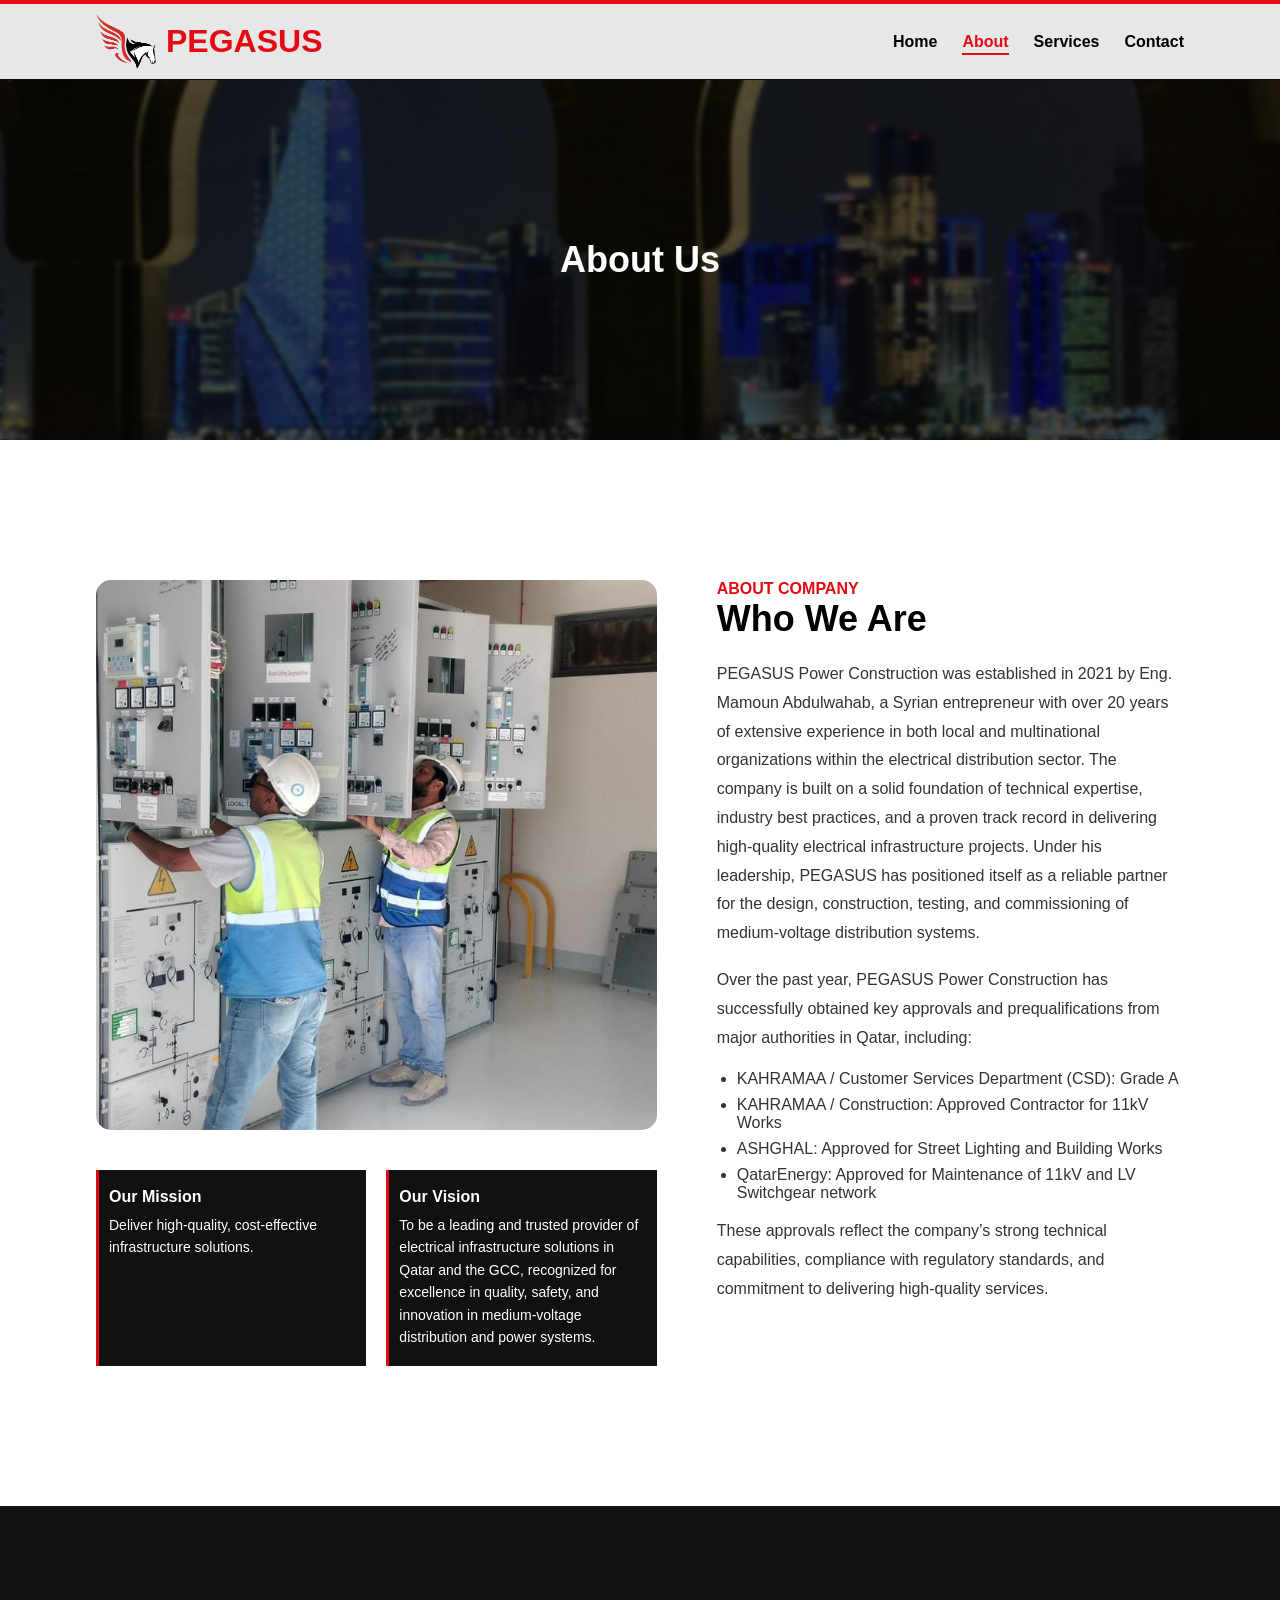
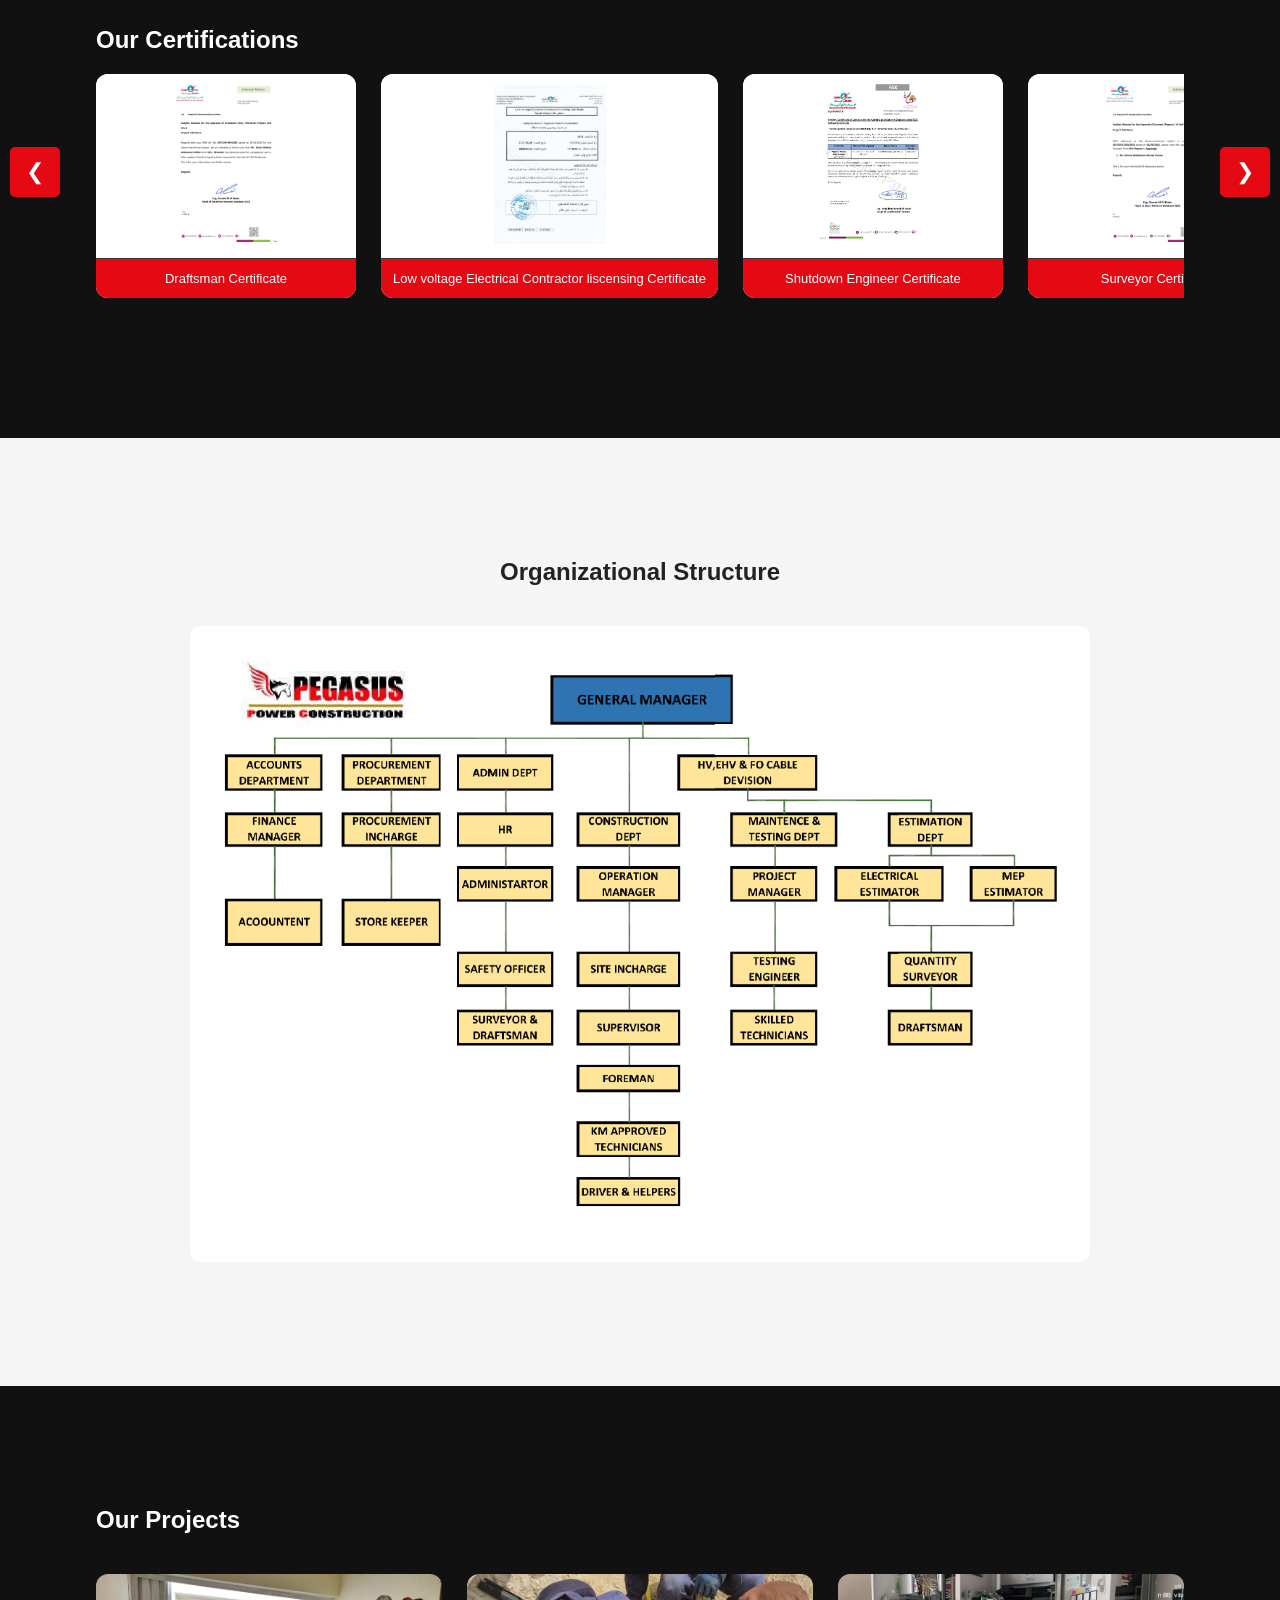
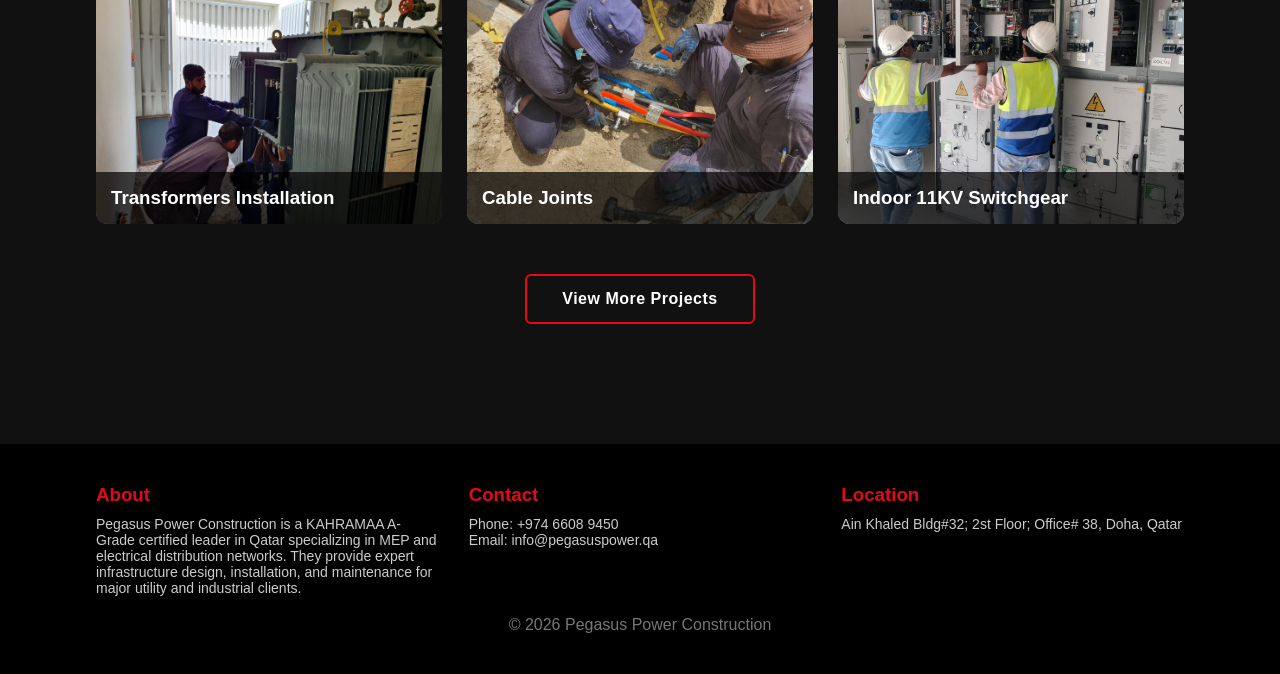
==== commit 5d6f010c: "Extract shared CSS/JS, added top bar and active nav status" ====
--- a/about.html
+++ b/about.html
@@ -5,100 +5,9 @@
 <meta name="viewport" content="width=device-width, initial-scale=1.0">
 <title>About - Pegasus Power Construction</title>
 <link rel="icon" type="image/png" href="images/logo.png">
+<link rel="stylesheet" href="style.css">
 
 <style>
-* {
-    margin: 0;
-    padding: 0;
-    box-sizing: border-box;
-    font-family: 'Segoe UI', sans-serif;
-}
-
-body {
-    background: #0a0a0a;
-    color: #fff;
-    padding-top: 80px;
-}
-
-/* CONTAINER */
-.container {
-    width: 85%;
-    margin: auto;
-}
-
-/* HEADER */
-header {
-    position: fixed;
-    width: 100%;
-    top: 0;
-    background: rgba(255, 255, 255, 0.9);
-    padding: 10px 0;
-    z-index: 1000;
-    transition: 0.3s;
-}
-
-header.scrolled {
-    padding: 2px 0;
-}
-
-header .container {
-    display: flex;
-    justify-content: space-between;
-    align-items: center;
-}
-
-.logo-box {
-    display: flex;
-    align-items: center;
-}
-
-.logo-box img {
-    width: 60px;
-    margin-right: 10px;
-    transition: 0.3s;
-}
-
-header.scrolled .logo-box img {
-    width: 45px;
-}
-
-.logo-text {
-    color: #e50914;
-    font-weight: bold;
-}
-
-/* NAV */
-nav ul {
-    display: flex;
-    list-style: none;
-}
-
-nav ul li {
-    margin-left: 25px;
-}
-
-nav ul li a {
-    text-decoration: none;
-    color: rgb(0, 0, 0);
-    position: relative;
-    font-weight: bold
-}
-
-nav ul li a::after {
-    content: "";
-    width: 0%;
-    height: 2px;
-    background: #e50914;
-    position: absolute;
-    bottom: -5px;
-    left: 0;
-    transition: 0.3s;
-}
-
-nav ul li a:hover::after {
-    width: 100%;
-}
-
 /* HERO */
 .page-hero {
     height: 40vh;
@@ -238,45 +147,6 @@
     border-left: 4px solid #e50914;
     color: white;
     max-width: 500px;
-}
-
-/* FOOTER */
-footer {
-    background: #000;
-    padding: 40px 0;
-}
-
-.footer-container {
-    display: grid;
-    gap: 30px;
-    grid-template-columns: repeat(auto-fit, minmax(250px, 1fr));
-}
-
-.footer-box h3 {
-    color: #e50914;
-}
-
-.footer-box p {
-    color: #ccc;
-    font-size: 14px;
-}
-
-.footer-bottom {
-    text-align: center;
-    margin-top: 20px;
-    color: #777;
-}
-
-/* ANIMATION */
-.fade {
-    opacity: 0;
-    transform: translateY(40px);
-    transition: 0.8s;
-}
-
-.fade.show {
-    opacity: 1;
-    transform: translateY(0);
 }
 
 /* CERTIFICATES */
@@ -507,61 +377,7 @@
     transform: translateY(-2px);
 }
 
-.nav-toggle {
-    display: none;
-    background: none;
-    border: none;
-    padding: 5px;
-    cursor: pointer;
-}
-
 @media (max-width: 768px) {
-
-    body {
-        padding-top: 60px;
-    }
-
-    /* NAV */
-    .nav-toggle {
-        display: flex;
-        flex-direction: column;
-        gap: 5px;
-        cursor: pointer;
-        z-index: 1100;
-    }
-
-    .nav-toggle span {
-        width: 25px;
-        height: 3px;
-        background: #000;
-        display: block;
-        transition: 0.3s;
-    }
-
-    nav {
-        display: none;
-        position: absolute;
-        top: 100%;
-        left: 0;
-        width: 100%;
-        background: white;
-        padding: 20px 0;
-        box-shadow: 0 5px 15px rgba(0,0,0,0.1);
-    }
-
-    nav.open {
-        display: block;
-    }
-
-    nav ul {
-        flex-direction: column;
-        align-items: center;
-        gap: 15px;
-    }
-
-    nav ul li {
-        margin: 0;
-    }
 
     /* ABOUT MAIN GRID */
     .about-main {
@@ -590,11 +406,6 @@
     .project-grid {
         grid-template-columns: 1fr;
     }
-
-    /* FOOTER */
-    .footer-container {
-        grid-template-columns: 1fr;
-    }
 }
 
 </style>
@@ -603,10 +414,11 @@
 
 <body>
 
+<div class="top-bar"></div>
 <header id="header">
     <div class="container">
         <div class="logo-box">
-            <img src="images/logo.png">
+            <img src="images/logo.png" alt="Pegasus Power Construction logo">
             <h1 class="logo-text">PEGASUS</h1>
         </div>
 
@@ -619,7 +431,7 @@
         <nav>
             <ul>
                 <li><a href="index.html">Home</a></li>
-                <li><a href="about.html">About</a></li>
+                <li><a href="about.html" class="active">About</a></li>
                 <li><a href="services.html">Services</a></li>
                 <li><a href="contact.html">Contact</a></li>
             </ul>
@@ -636,19 +448,19 @@
 <section class="about-section">
     <div class="container about-main fade">
         <div class="about-image">
-            <img src="images/aboutImage.jpeg">
+            <img src="images/aboutImage.jpeg" alt="Pegasus team on an electrical infrastructure project site">
 
             <div class="image-boxes">
                 <div class="box">
                     <h3>Our Mission</h3>
-                    <p><!-- EDIT -->
+                    <p>
                     Deliver high-quality, cost-effective infrastructure solutions.
                     </p>
                 </div>
 
                 <div class="box">
                     <h3>Our Vision</h3>
-                    <p><!-- EDIT -->
+                    <p>
                         To be a leading and trusted provider of electrical infrastructure solutions in Qatar and the GCC, recognized for excellence in quality, safety, and innovation in medium-voltage distribution and power systems.  
                     </p>
                 </div>
@@ -692,47 +504,47 @@
         <div class="cert-carousel">
 
             <div class="cert-item">
-                <img src="images/DraftsmanCert.png">
+                <img src="images/DraftsmanCert.png" alt="Draftsman Certificate">
                 <p>Draftsman Certificate</p>
             </div>
 
             <div class="cert-item">
-                <img src="images/LowVoltageCert.png">
+                <img src="images/LowVoltageCert.png" alt="Low Voltage Electrical Contractor Licensing Certificate">
                 <p>Low voltage Electrical Contractor liscensing Certificate</p>
             </div>
 
             <div class="cert-item">
-                <img src="images/ShutDownEngineerCert.png">
+                <img src="images/ShutDownEngineerCert.png" alt="Shutdown Engineer Certificate">
                 <p>Shutdown Engineer Certificate</p>
             </div>
 
             <div class="cert-item">
-                <img src="images/SurveyorCert.png">
+                <img src="images/SurveyorCert.png" alt="Surveyor Certificate">
                 <p>Surveyor Certificate</p>
             </div>
 
             <div class="cert-item">
-                <img src="images/HSEApprovalCert.png">
+                <img src="images/HSEApprovalCert.png" alt="HSE Approval Certificate from Kahramaa">
                 <p>HSE Approval from Kahramaa</p>
             </div>
 
             <div class="cert-item">
-                <img src="images/ISO140012015.jpeg">
+                <img src="images/ISO140012015.jpeg" alt="ISO 14001:2015 Certification">
                 <p>ISO 14001:2015 Certification</p>
             </div>
 
             <div class="cert-item">
-                <img src="images/ISO450012018.jpeg">
+                <img src="images/ISO450012018.jpeg" alt="ISO 45001:2018 Certification">
                 <p>ISO 45001:2018 Certification</p>
             </div>
 
             <div class="cert-item">
-                <img src="images/ISO90012015.jpeg">
+                <img src="images/ISO90012015.jpeg" alt="ISO 9001:2015 Certification">
                 <p>ISO 9001:2015 Certification</p>
             </div>
 
             <div class="cert-item">
-                <img src="images/Contractors.jpg">
+                <img src="images/Contractors.jpg" alt="KAHRAMAA Approved Contractor certificate">
                 <p>KAHRAMAA Contractor</p>
             </div>
         </div>
@@ -746,7 +558,7 @@
         <h2>Organizational Structure</h2>
 
         <div class="hierarchy-img">
-            <img src="images/organizationalChart.png"> <!-- 🔥 PUT YOUR IMAGE -->
+            <img src="images/organizationalChart.png" alt="Pegasus Power Construction organizational chart"> 
         </div>
     </div>
 </section>
@@ -759,21 +571,21 @@
         <div class="project-grid">
 
             <div class="project">
-                <img src="images/TransformerInstallation.jpeg">
+                <img src="images/TransformerInstallation.jpeg" alt="Transformer installation project">
                 <div class="project-overlay">
                     <h3>Transformers Installation</h3>
                 </div>
             </div>
 
             <div class="project">
-                <img src="images/CableJoints.jpeg">
+                <img src="images/CableJoints.jpeg" alt="Cable joints project">
                 <div class="project-overlay">
                     <h3>Cable Joints</h3>
                 </div>
             </div>
 
             <div class="project">
-                <img src="images/Indoor 11KV Switchgear.jpeg">
+                <img src="images/Indoor11KVSwitchgear.jpeg" alt="Indoor 11KV switchgear project">
                 <div class="project-overlay">
                     <h3>Indoor 11KV Switchgear</h3>
                 </div>
@@ -813,20 +625,7 @@
     </div>
 </footer>
 
-<script>
-const elements = document.querySelectorAll('.fade');
-
-window.addEventListener('scroll', () => {
-    const trigger = window.innerHeight * 0.85;
-
-    elements.forEach(el => {
-        const top = el.getBoundingClientRect().top;
-        if (top < trigger) {
-            el.classList.add('show');
-        }
-    });
-});
-</script>
+<script src="script.js"></script>
 
 <script>
 document.querySelectorAll('.cert-item img').forEach(img => {
@@ -869,12 +668,11 @@
     carousel.scrollBy({ left: -300, behavior: 'smooth' });
 }
 
-// 🔥 AUTO SLIDE
+// Auto-slide the carousel, pausing while the user is hovering over it
 let autoSlide = setInterval(() => {
     carousel.scrollBy({ left: 300, behavior: 'smooth' });
 }, 3000);
 
-// 🔥 Pause on hover (important UX)
 carousel.addEventListener('mouseenter', () => {
     clearInterval(autoSlide);
 });
@@ -886,17 +684,5 @@
 });
 </script>
 
-<script>
-const header = document.getElementById("header");
-
-window.addEventListener("scroll", () => {
-    if (window.scrollY > 50) {
-        header.classList.add("scrolled");
-    } else {
-        header.classList.remove("scrolled");
-    }
-});
-</script>
-
 </body>
 </html>
--- a/style.css
+++ b/style.css
@@ -0,0 +1,211 @@
+* {
+    margin: 0;
+    padding: 0;
+    box-sizing: border-box;
+    font-family: 'Segoe UI', sans-serif;
+}
+
+body {
+    background: #0a0a0a;
+    color: #fff;
+    padding-top: 80px;
+}
+
+/* TOP ACCENT BAR */
+.top-bar {
+    position: fixed;
+    top: 0;
+    left: 0;
+    width: 100%;
+    height: 4px;
+    background: #e50914;
+    z-index: 1001;
+}
+
+/* CONTAINER */
+.container {
+    width: 85%;
+    margin: auto;
+}
+
+/* HEADER */
+header {
+    position: fixed;
+    width: 100%;
+    top: 4px;
+    background: rgba(255, 255, 255, 0.9);
+    padding: 10px 0;
+    z-index: 1000;
+    transition: 0.3s;
+}
+
+header.scrolled {
+    padding: 2px 0;
+}
+
+header .container {
+    display: flex;
+    justify-content: space-between;
+    align-items: center;
+}
+
+.logo-box {
+    display: flex;
+    align-items: center;
+}
+
+.logo-box img {
+    width: 60px;
+    margin-right: 10px;
+    transition: 0.3s;
+}
+
+header.scrolled .logo-box img {
+    width: 45px;
+}
+
+.logo-text {
+    color: #e50914;
+    font-weight: bold;
+}
+
+/* NAV */
+nav ul {
+    display: flex;
+    list-style: none;
+}
+
+nav ul li {
+    margin-left: 25px;
+}
+
+nav ul li a {
+    text-decoration: none;
+    color: rgb(0, 0, 0);
+    position: relative;
+    font-weight: bold;
+}
+
+nav ul li a::after {
+    content: "";
+    width: 0%;
+    height: 2px;
+    background: #e50914;
+    position: absolute;
+    bottom: -5px;
+    left: 0;
+    transition: 0.3s;
+}
+
+nav ul li a:hover::after {
+    width: 100%;
+}
+
+nav ul li a.active {
+    color: #e50914;
+}
+
+nav ul li a.active::after {
+    width: 100%;
+}
+
+.nav-toggle {
+    display: none;
+    background: none;
+    border: none;
+    padding: 5px;
+    cursor: pointer;
+}
+
+/* ANIMATIONS */
+.fade {
+    opacity: 0;
+    transform: translateY(40px);
+    transition: all 0.8s ease;
+}
+
+.fade.show {
+    opacity: 1;
+    transform: translateY(0);
+}
+
+/* FOOTER */
+footer {
+    background: #000;
+    padding: 40px 0;
+}
+
+.footer-container {
+    display: grid;
+    grid-template-columns: repeat(auto-fit, minmax(250px, 1fr));
+    gap: 30px;
+}
+
+.footer-box h3 {
+    color: #e50914;
+    margin-bottom: 10px;
+}
+
+.footer-box p {
+    color: #ccc;
+    font-size: 14px;
+}
+
+.footer-bottom {
+    text-align: center;
+    margin-top: 20px;
+    color: #777;
+}
+
+/* MOBILE */
+@media (max-width: 768px) {
+
+    body {
+        padding-top: 60px;
+    }
+
+    .nav-toggle {
+        display: flex;
+        flex-direction: column;
+        gap: 5px;
+        cursor: pointer;
+        z-index: 1100;
+    }
+
+    .nav-toggle span {
+        width: 25px;
+        height: 3px;
+        background: #000;
+        display: block;
+        transition: 0.3s;
+    }
+
+    nav {
+        display: none;
+        position: absolute;
+        top: 100%;
+        left: 0;
+        width: 100%;
+        background: white;
+        padding: 20px 0;
+        box-shadow: 0 5px 15px rgba(0,0,0,0.1);
+    }
+
+    nav.open {
+        display: block;
+    }
+
+    nav ul {
+        flex-direction: column;
+        align-items: center;
+        gap: 15px;
+    }
+
+    nav ul li {
+        margin: 0;
+    }
+
+    .footer-container {
+        grid-template-columns: 1fr;
+    }
+}
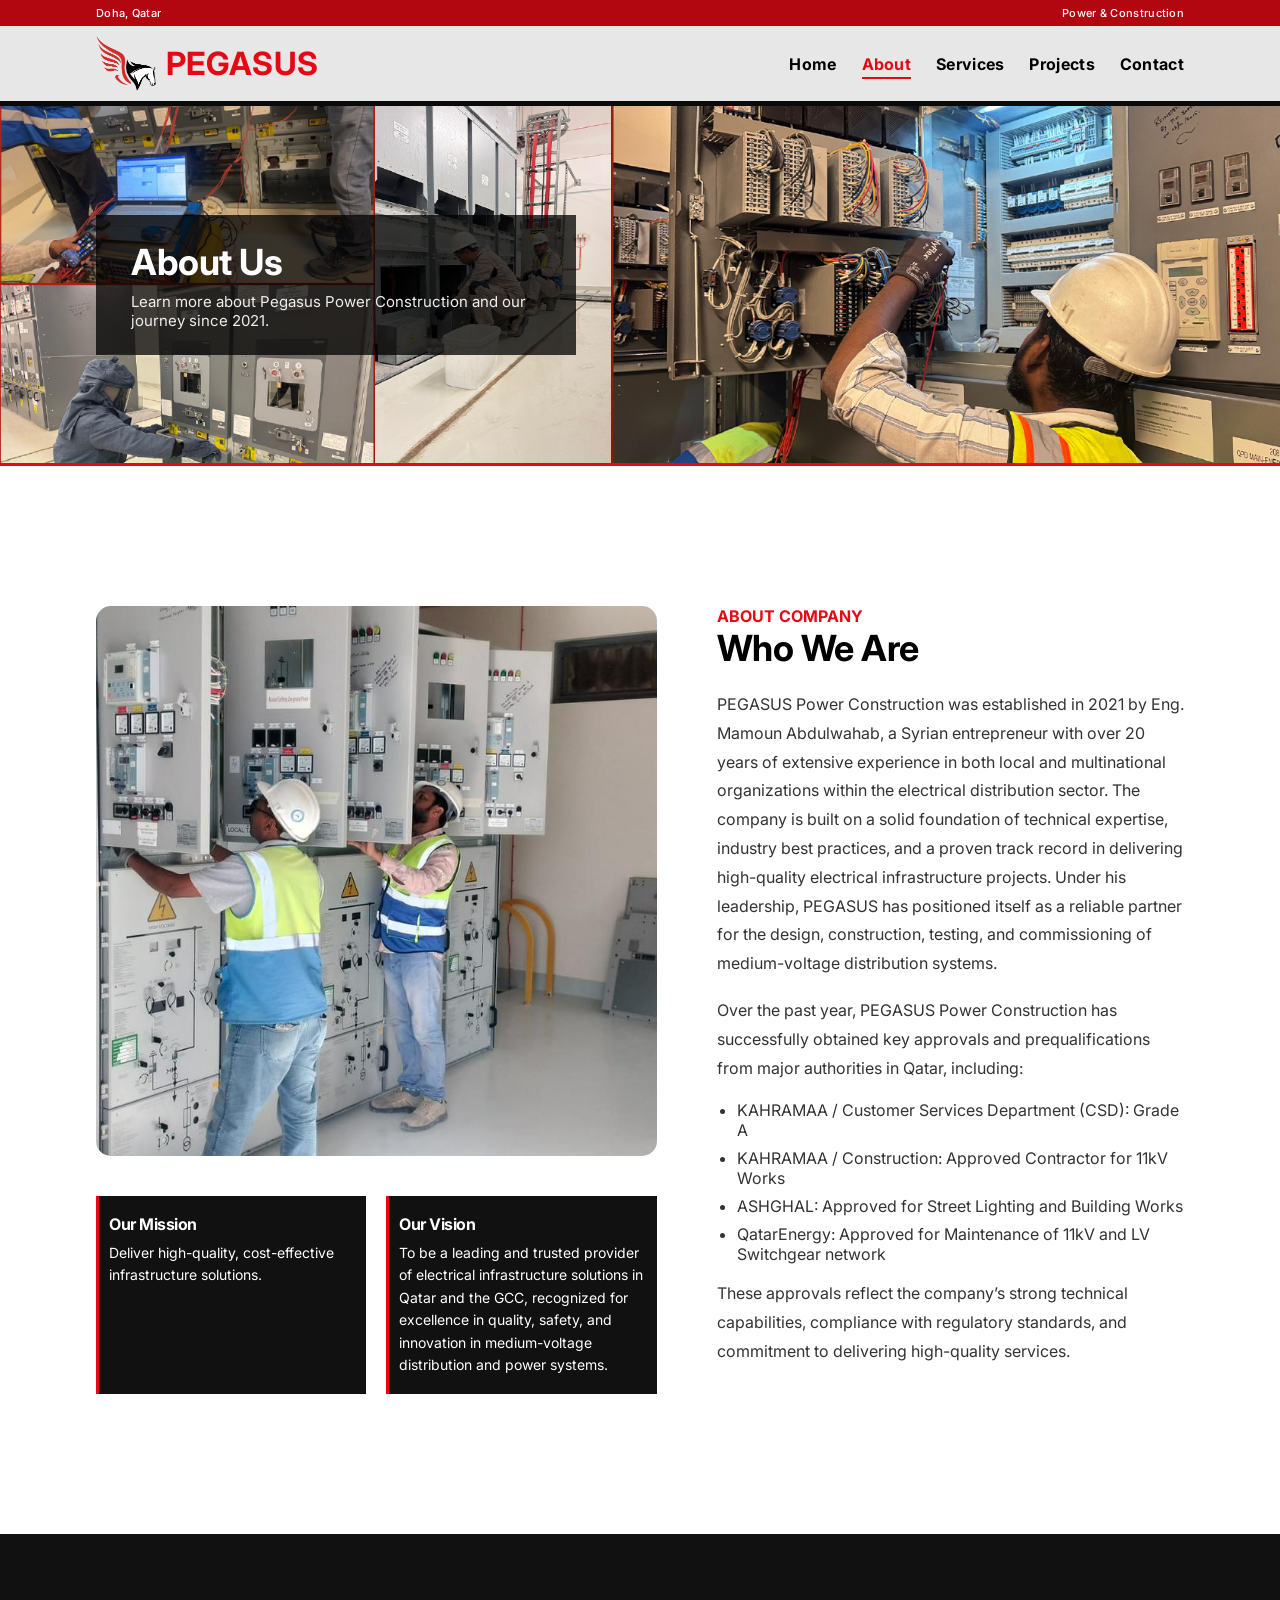
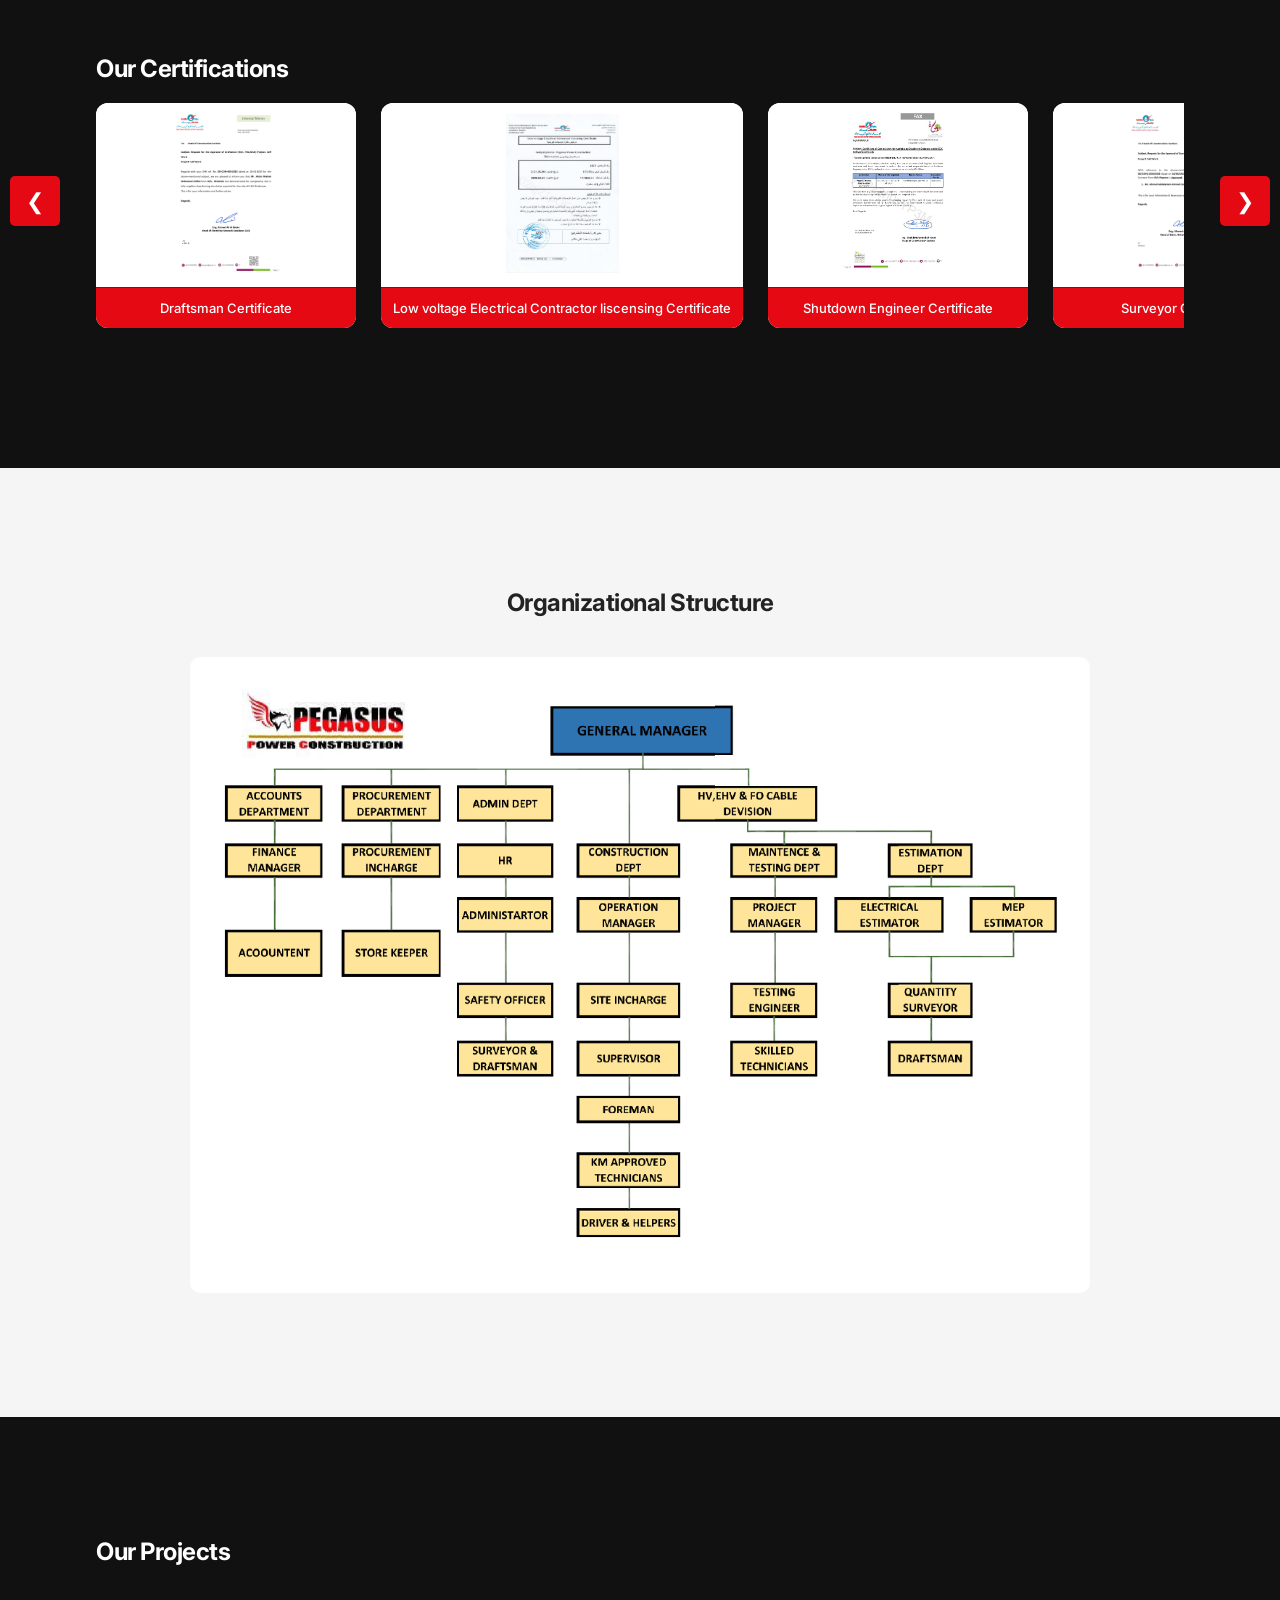
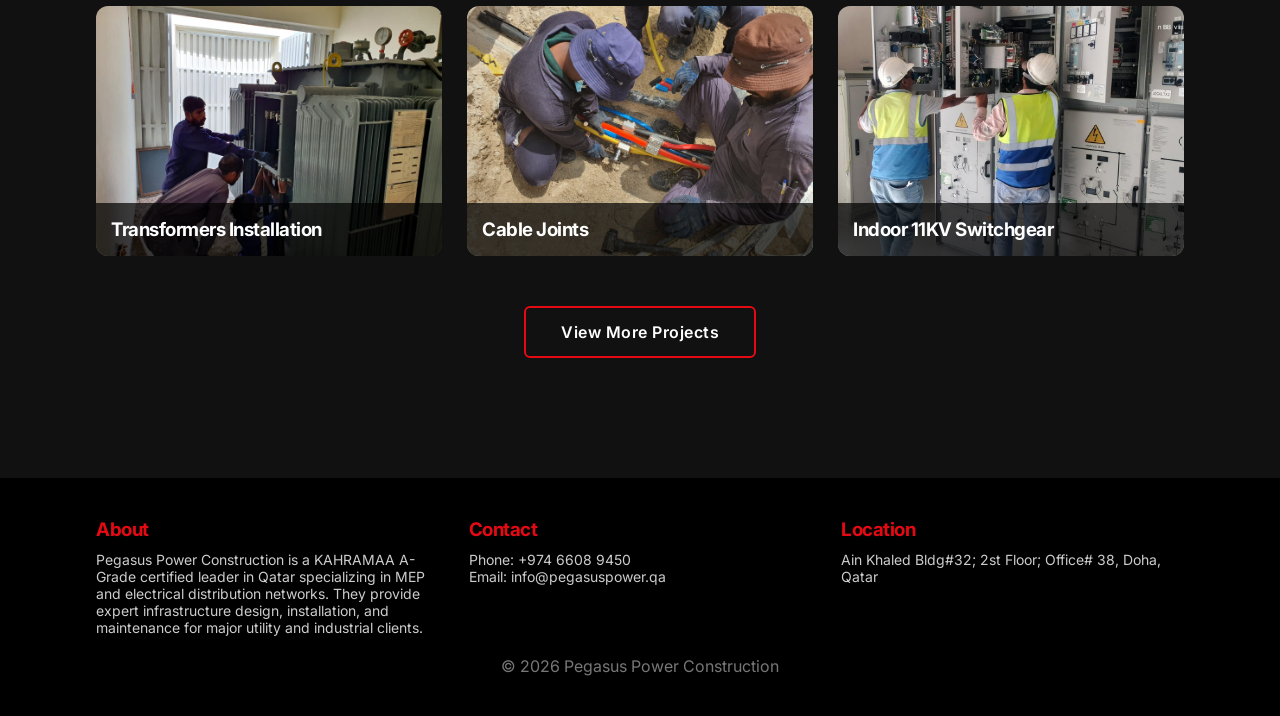
==== commit 21cb1fc3: "Addded projects page, changed sections background image, implemented aesthetic changes around the we" ====
--- a/about.html
+++ b/about.html
@@ -5,38 +5,12 @@
 <meta name="viewport" content="width=device-width, initial-scale=1.0">
 <title>About - Pegasus Power Construction</title>
 <link rel="icon" type="image/png" href="images/logo.png">
+<link rel="preconnect" href="https://fonts.googleapis.com">
+<link rel="preconnect" href="https://fonts.gstatic.com" crossorigin>
+<link href="https://fonts.googleapis.com/css2?family=Inter:wght@400;500;600;700&display=swap" rel="stylesheet">
 <link rel="stylesheet" href="style.css">
 
 <style>
-/* HERO */
-.page-hero {
-    height: 40vh;
-    background: url('images/Sections.jpg') center/cover no-repeat; 
-    display: flex;
-    align-items: center;
-    justify-content: center;
-    position: relative;
-}
-
-/* DARK OVERLAY */
-.page-hero::before {
-    content: "";
-    position: absolute;
-    width: 100%;
-    height: 100%;
-    background: rgba(0,0,0,0.6); 
-}
-
-.page-hero h1 {
-    position: relative;
-    font-size: 36px;
-    z-index: 2; 
-}
-
-.page-hero::before {
-    background: rgba(0,0,0,0.65);
-    backdrop-filter: blur(2px);
-}
 
 /* SECTIONS */
 section {
@@ -414,7 +388,12 @@
 
 <body>
 
-<div class="top-bar"></div>
+<div class="top-bar">
+    <div class="container">
+        <span>Doha, Qatar</span>
+        <span>Power & Construction</span>
+    </div>
+</div>
 <header id="header">
     <div class="container">
         <div class="logo-box">
@@ -433,6 +412,7 @@
                 <li><a href="index.html">Home</a></li>
                 <li><a href="about.html" class="active">About</a></li>
                 <li><a href="services.html">Services</a></li>
+                <li><a href="projects.html">Projects</a></li>
                 <li><a href="contact.html">Contact</a></li>
             </ul>
         </nav>
@@ -441,7 +421,12 @@
 
 <!-- HERO -->
 <section class="page-hero">
-    <h1>About Us</h1>
+    <div class="container">
+        <div class="hero-text-box">
+            <h1>About Us</h1>
+            <p>Learn more about Pegasus Power Construction and our journey since 2021.</p>
+        </div>
+    </div>
 </section>
 
 <!-- MAIN ABOUT -->
--- a/style.css
+++ b/style.css
@@ -2,24 +2,45 @@
     margin: 0;
     padding: 0;
     box-sizing: border-box;
-    font-family: 'Segoe UI', sans-serif;
+    font-family: 'Inter', sans-serif;
+}
+
+h1, h2, h3 {
+    font-weight: 700;
+    letter-spacing: -0.5px;
+}
+
+.logo-text, nav ul li a, .section-tag {
+    letter-spacing: 0.3px;
 }
 
 body {
     background: #0a0a0a;
     color: #fff;
-    padding-top: 80px;
-}
-
-/* TOP ACCENT BAR */
+    padding-top: 106px;
+}
+
+/* TOP INFO BAR */
 .top-bar {
     position: fixed;
     top: 0;
     left: 0;
     width: 100%;
-    height: 4px;
-    background: #e50914;
+    height: 26px;
+    background: #b20710;
+    color: #fff;
     z-index: 1001;
+    display: flex;
+    align-items: center;
+}
+
+.top-bar .container {
+    display: flex;
+    justify-content: space-between;
+    align-items: center;
+    font-size: 11px;
+    font-weight: 500;
+    letter-spacing: 0.3px;
 }
 
 /* CONTAINER */
@@ -28,11 +49,46 @@
     margin: auto;
 }
 
+/* HERO */
+.page-hero {
+    height: 40vh;
+    background: url('images/Sections3.png') center/cover no-repeat;
+    display: flex;
+    align-items: center;
+    position: relative;
+    border-bottom: 3px solid #e50914;
+}
+
+.page-hero .container {
+    display: flex;
+    align-items: center;
+    margin: 0 auto;
+}
+
+.hero-text-box {
+    background: rgba(0,0,0,0.75);
+    padding: 25px 35px;
+    max-width: 480px;
+    position: relative;
+    z-index: 2;
+}
+
+.hero-text-box h1 {
+    font-size: 36px;
+    margin-bottom: 8px;
+}
+
+.hero-text-box p {
+    font-size: 15px;
+    color: #eee;
+    margin: 0;
+}
+
 /* HEADER */
 header {
     position: fixed;
     width: 100%;
-    top: 4px;
+    top: 26px;
     background: rgba(255, 255, 255, 0.9);
     padding: 10px 0;
     z-index: 1000;
@@ -161,7 +217,19 @@
 @media (max-width: 768px) {
 
     body {
-        padding-top: 60px;
+        padding-top: 82px;
+    }
+
+    .top-bar {
+        height: 22px;
+    }
+
+    .top-bar .container {
+        font-size: 10px;
+    }
+
+    header {
+        top: 22px;
     }
 
     .nav-toggle {
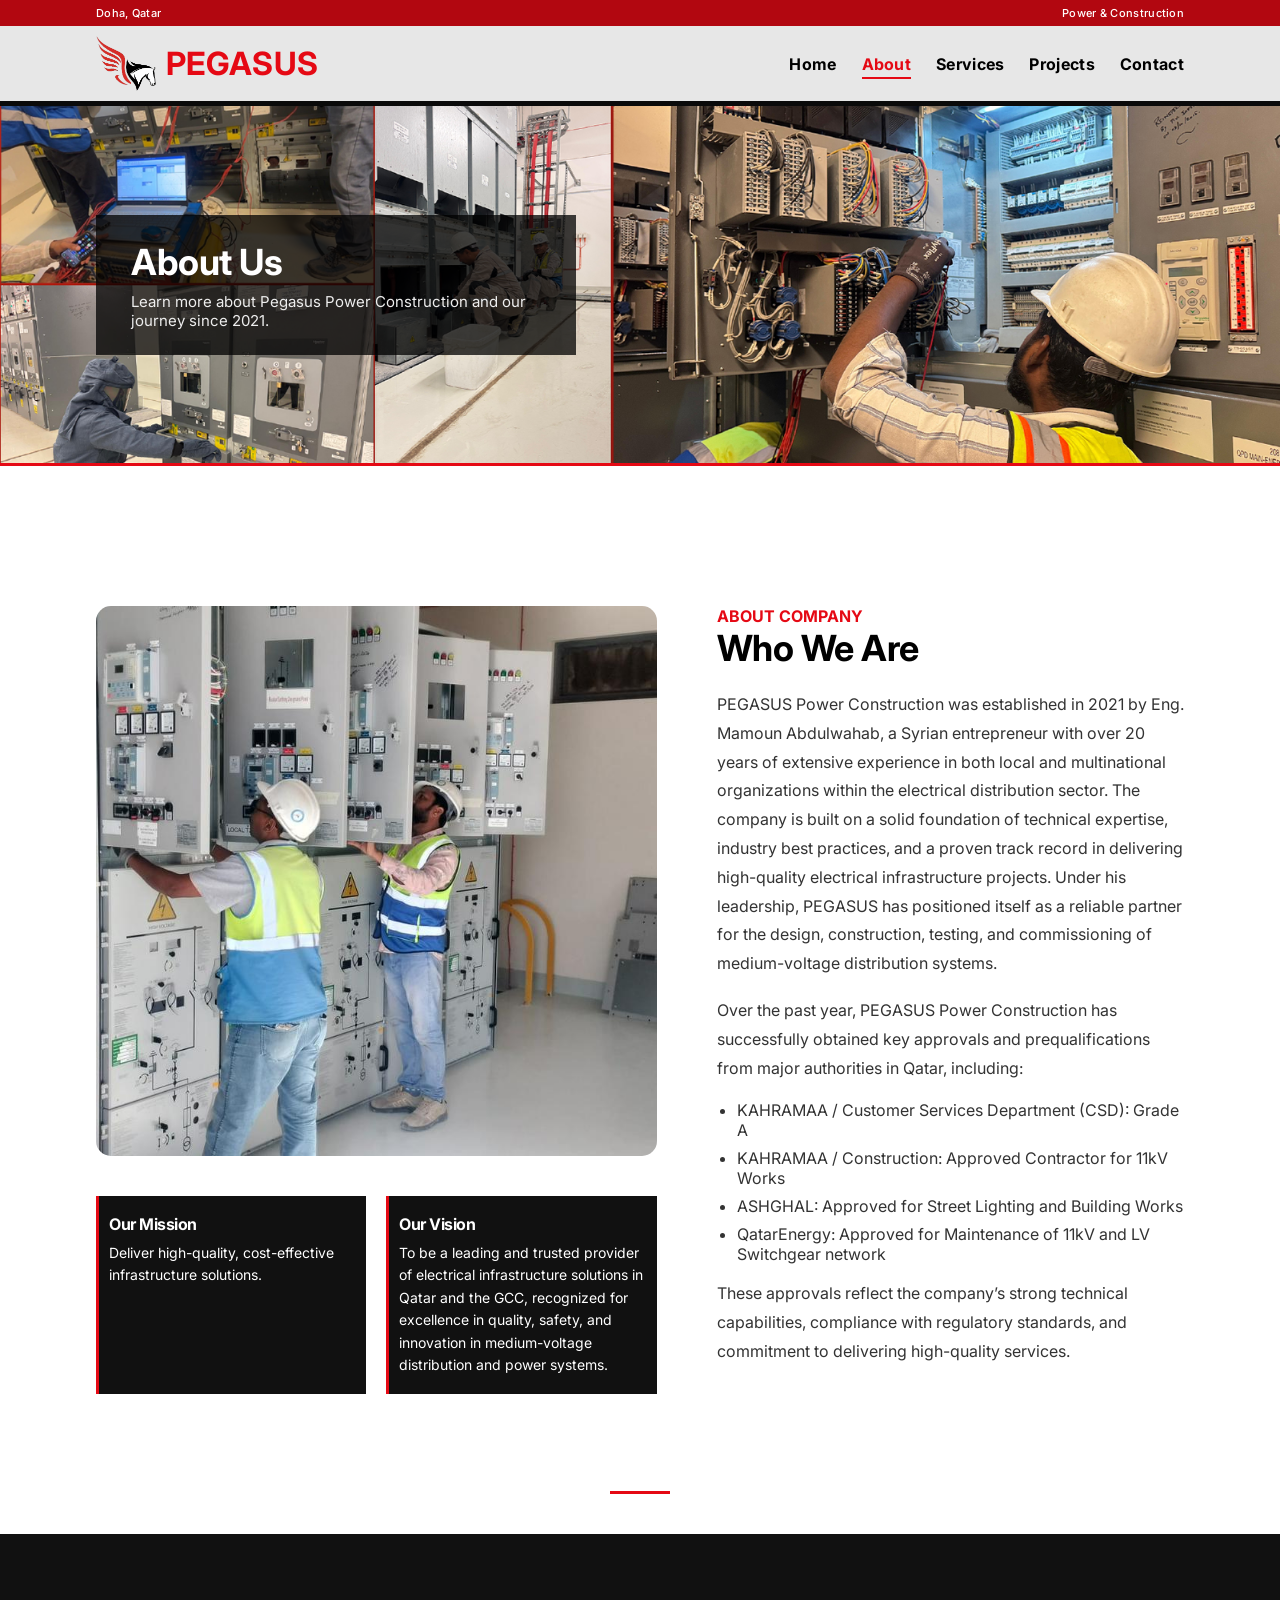
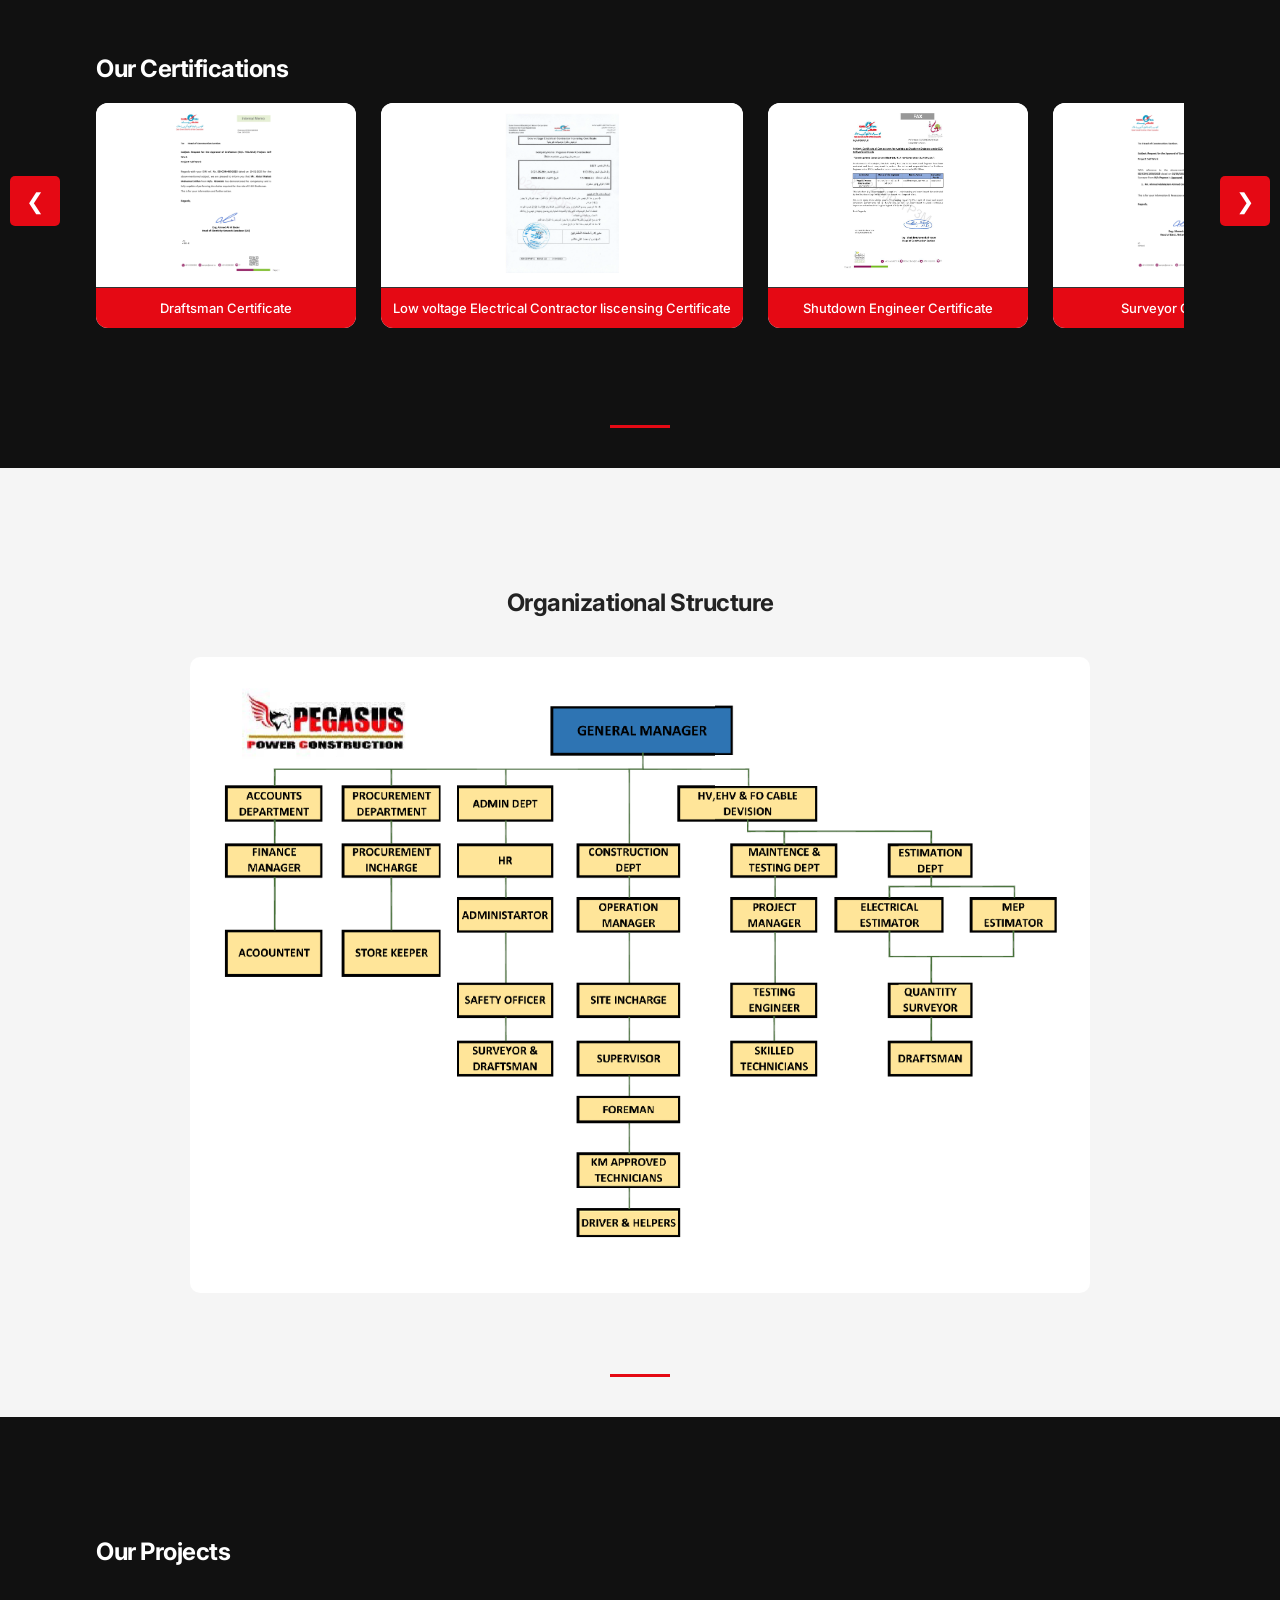
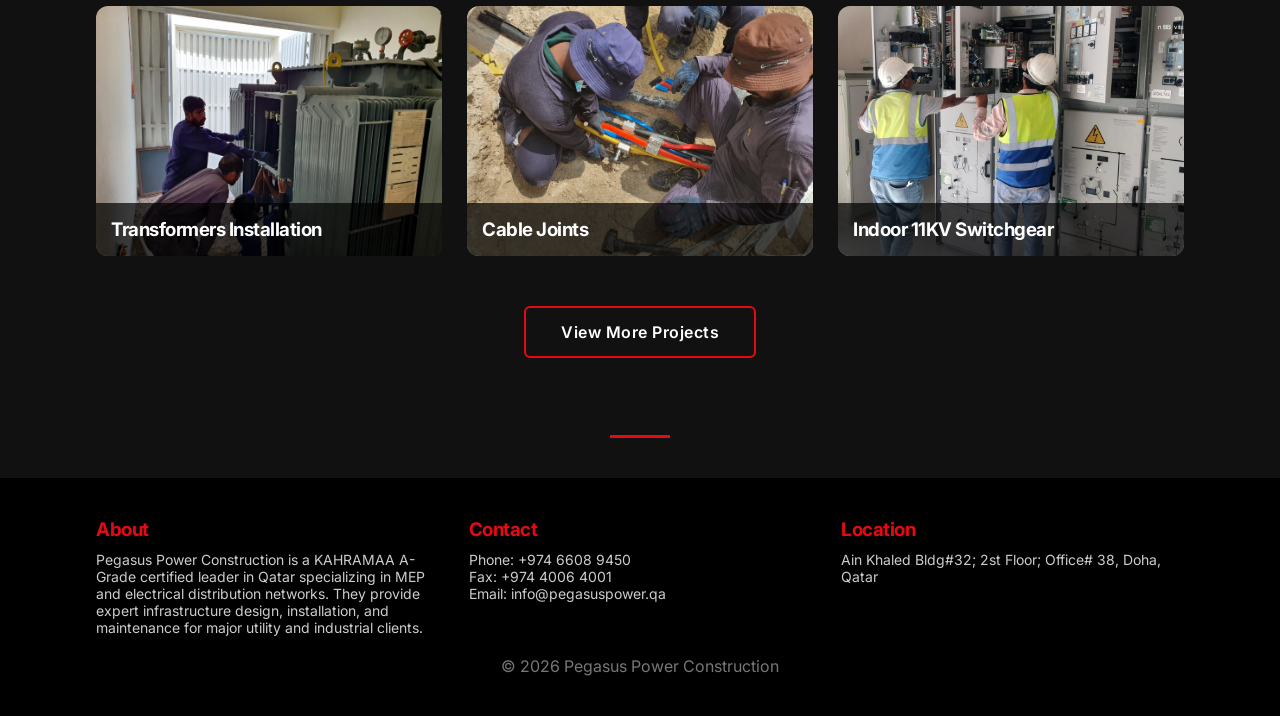
==== commit 17e1190b: "Added fax number into contact page and footer, added new certificate" ====
--- a/about.html
+++ b/about.html
@@ -532,6 +532,13 @@
                 <img src="images/Contractors.jpg" alt="KAHRAMAA Approved Contractor certificate">
                 <p>KAHRAMAA Contractor</p>
             </div>
+
+            <div class="cert-item">
+                <a href="docs/kahramaa-circular-19-2026.pdf" target="_blank">
+                    <img src="images/kahramaa-circular-1.jpg" alt="KAHRAMAA Circular No. 19/2026 - Environmental Assessment and Permitting Requirements">
+                </a>
+                <p>KAHRAMAA Circular No. 19/2026</p>
+            </div>
         </div>
     </div>
 </section>
@@ -596,6 +603,7 @@
         <div class="footer-box">
             <h3>Contact</h3>
             <p>Phone: +974 6608 9450</p>
+            <p>Fax: +974 4006 4001</p>
             <p>Email: info@pegasuspower.qa</p>
         </div>
 
--- a/style.css
+++ b/style.css
@@ -52,7 +52,7 @@
 /* HERO */
 .page-hero {
     height: 40vh;
-    background: url('images/Sections3.png') center/cover no-repeat;
+    background: url('images/Sections3.jpg') center/cover no-repeat;
     display: flex;
     align-items: center;
     position: relative;
@@ -213,6 +213,22 @@
     color: #777;
 }
 
+/* SECTION DIVIDER LINE */
+section {
+    position: relative;
+}
+
+section:not(.page-hero)::after {
+    content: "";
+    width: 60px;
+    height: 3px;
+    background: #e50914;
+    position: absolute;
+    bottom: 40px;
+    left: 50%;
+    transform: translateX(-50%);
+}
+
 /* MOBILE */
 @media (max-width: 768px) {
 
